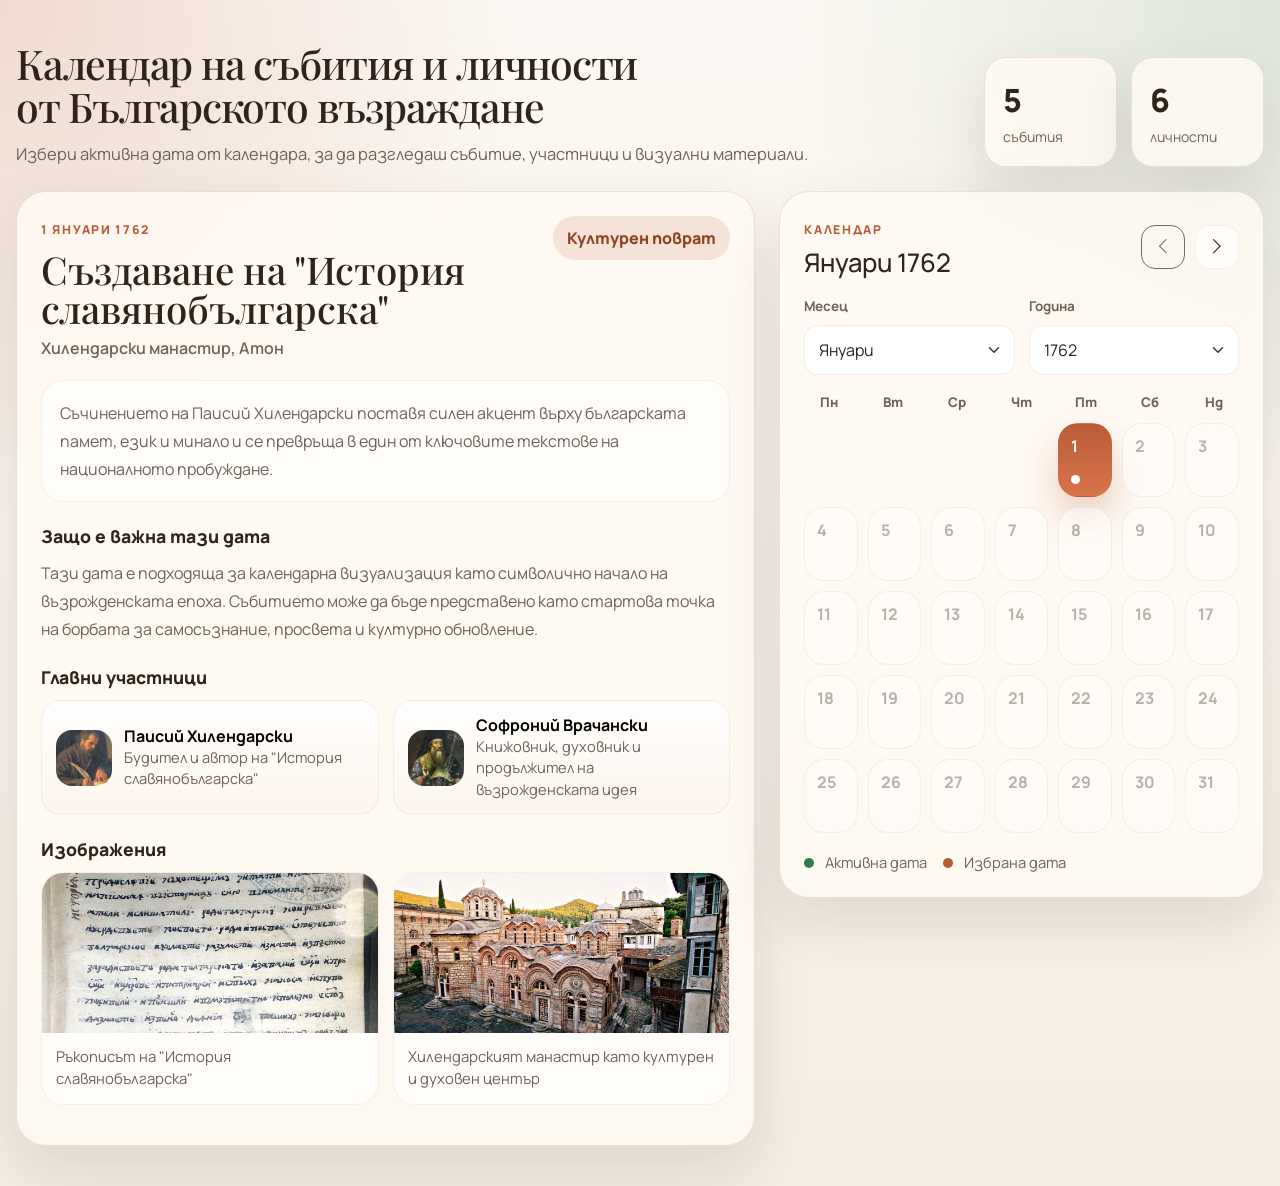
==== source/index.html @ dda9f5bf "Add initial calendar app files and assets" ====
<!DOCTYPE html>
<html lang="bg">
<head>
  <meta charset="UTF-8">
  <meta name="viewport" content="width=device-width, initial-scale=1.0">
  <title>Календар на Българското възраждане</title>
  <link rel="preconnect" href="https://fonts.googleapis.com">
  <link rel="preconnect" href="https://fonts.gstatic.com" crossorigin>
  <link href="https://fonts.googleapis.com/css2?family=Manrope:wght@400;500;600;700;800&family=Playfair+Display:wght@600;700&display=swap" rel="stylesheet">
  <link href="https://cdn.jsdelivr.net/npm/bootstrap@5.3.3/dist/css/bootstrap.min.css" rel="stylesheet" integrity="sha384-QWTKZyjpPEjISv5WaRU9OFeRpok6YctnYmDr5pNlyT2bRjXh0JMhjY6hW+ALEwIH" crossorigin="anonymous">
  <link rel="stylesheet" href="https://cdn.jsdelivr.net/npm/bootstrap-icons@1.11.3/font/bootstrap-icons.min.css">
  <link rel="stylesheet" href="style.css">
</head>
<body>
  <div class="page-shell">
    <header class="hero">
      <div class="hero__copy">
        <h1>Календар на събития и личности от Българското възраждане</h1>
        <p>
          Избери активна дата от календара, за да разгледаш събитие, участници и визуални материали.
        </p>
      </div>
      <div class="hero__meta">
        <div class="hero__stat">
          <span id="eventCount">0</span>
          <small>събития</small>
        </div>
        <div class="hero__stat">
          <span id="personCount">0</span>
          <small>личности</small>
        </div>
      </div>
    </header>

    <main class="content-grid">
      <section class="details-panel glass-card" aria-live="polite">
        <div id="eventDetails" class="event-details">
          <div class="empty-state">
            <span class="empty-state__label">Начална стъпка</span>
            <h2>Избери маркирана дата от календара</h2>
            <p>
              Тук ще се появи основна информация за събитието, неговото значение, главните участници
              и галерия със свързани изображения.
            </p>
          </div>
        </div>
      </section>

      <aside class="calendar-panel glass-card">
        <div class="calendar-header">
          <div>
            <span class="calendar-label">Календар</span>
            <h2 id="calendarTitle">Зареждане...</h2>
          </div>
          <div class="calendar-controls">
            <button id="prevMonthBtn" class="btn calendar-nav-btn" type="button" aria-label="Предишен месец">
              <i class="bi bi-chevron-left" aria-hidden="true"></i>
            </button>
            <button id="nextMonthBtn" class="btn calendar-nav-btn" type="button" aria-label="Следващ месец">
              <i class="bi bi-chevron-right" aria-hidden="true"></i>
            </button>
          </div>
        </div>

        <div class="selectors-row">
          <label class="selector-wrap">
            <span>Месец</span>
            <select id="monthSelect" class="form-select"></select>
          </label>
          <label class="selector-wrap">
            <span>Година</span>
            <select id="yearSelect" class="form-select"></select>
          </label>
        </div>

        <div class="calendar-weekdays" id="calendarWeekdays"></div>
        <div class="calendar-grid" id="calendarGrid"></div>

        <div class="calendar-legend">
          <div><span class="legend-dot legend-dot--active"></span> Активна дата</div>
          <div><span class="legend-dot legend-dot--selected"></span> Избрана дата</div>
        </div>
      </aside>
    </main>
  </div>

  <div class="modal fade" id="personModal" tabindex="-1" aria-labelledby="personModalTitle" aria-hidden="true">
    <div class="modal-dialog modal-lg modal-dialog-centered">
      <div class="modal-content person-modal-content">
        <div class="modal-header border-0">
          <h3 class="modal-title" id="personModalTitle">Информация за личност</h3>
          <button type="button" class="btn-close" data-bs-dismiss="modal" aria-label="Затвори"></button>
        </div>
        <div class="modal-body" id="personModalBody"></div>
      </div>
    </div>
  </div>

  <script src="https://cdn.jsdelivr.net/npm/bootstrap@5.3.3/dist/js/bootstrap.bundle.min.js" integrity="sha384-YvpcrYf0tY3lHB60NNkmXc5s9fDVZLESaAA55NDzOxhy9GkcIdslK1eN7N6jIeHz" crossorigin="anonymous"></script>
  <script src="script.js"></script>
</body>
</html>
---- source/style.css ----
:root {
  --bg: #f5efe6;
  --bg-soft: #fffaf3;
  --surface: rgba(255, 250, 243, 0.82);
  --surface-strong: #fffdfa;
  --stroke: rgba(106, 78, 60, 0.14);
  --text: #2f241c;
  --muted: #6f6258;
  --accent: #b85c38;
  --accent-dark: #8f4324;
  --accent-soft: rgba(184, 92, 56, 0.14);
  --success: #2f7d4b;
  --shadow: 0 24px 60px rgba(75, 52, 40, 0.12);
}

* {
  box-sizing: border-box;
}

body {
  margin: 0;
  min-height: 100vh;
  font-family: "Manrope", sans-serif;
  color: var(--text);
  background:
    radial-gradient(circle at top left, rgba(184, 92, 56, 0.18), transparent 30%),
    radial-gradient(circle at top right, rgba(47, 125, 75, 0.14), transparent 28%),
    linear-gradient(180deg, #fcf8f3 0%, #f4ede3 100%);
}

img {
  max-width: 100%;
  display: block;
}

.page-shell {
  width: min(1280px, calc(100% - 32px));
  margin: 0 auto;
  padding: 32px 0 40px;
}

.hero {
  display: flex;
  justify-content: space-between;
  gap: 24px;
  align-items: end;
  margin-bottom: 24px;
}

.hero__copy {
  flex: 1;
  min-width: 0;
}

.hero__copy h1 {
  margin: 10px 0 14px;
  max-width: none;
  font-family: "Playfair Display", serif;
  font-size: clamp(2rem, 3.2vw, 3.35rem);
  line-height: 1.05;
  letter-spacing: -0.03em;
  text-wrap: balance;
}

.hero__copy p {
  max-width: 920px;
  margin: 0;
  color: var(--muted);
  font-size: 1.03rem;
}

.hero__eyebrow,
.calendar-label,
.empty-state__label,
.details-date {
  display: inline-flex;
  align-items: center;
  gap: 8px;
  text-transform: uppercase;
  letter-spacing: 0.14em;
  font-size: 0.76rem;
  font-weight: 800;
  color: var(--accent);
}

.hero__meta {
  display: grid;
  grid-template-columns: repeat(2, minmax(120px, 1fr));
  gap: 14px;
  min-width: 280px;
  flex-shrink: 0;
}

.hero__stat,
.glass-card {
  border: 1px solid var(--stroke);
  background: var(--surface);
  backdrop-filter: blur(16px);
  box-shadow: var(--shadow);
}

.hero__stat {
  padding: 18px;
  border-radius: 22px;
}

.hero__stat span {
  display: block;
  font-size: 2rem;
  font-weight: 800;
}

.hero__stat small {
  color: var(--muted);
}

.content-grid {
  display: grid;
  grid-template-columns: minmax(0, 1.25fr) minmax(360px, 0.82fr);
  gap: 24px;
  align-items: start;
}

.glass-card {
  border-radius: 30px;
  padding: 24px;
}

.empty-state {
  padding: 24px 4px;
}

.empty-state h2 {
  margin: 14px 0 12px;
  font-size: clamp(1.8rem, 3vw, 2.6rem);
  font-family: "Playfair Display", serif;
}

.empty-state p {
  margin: 0;
  max-width: 58ch;
  color: var(--muted);
  line-height: 1.7;
}

.details-head {
  display: flex;
  justify-content: space-between;
  gap: 16px;
  align-items: start;
  margin-bottom: 18px;
}

.details-title {
  margin: 10px 0 8px;
  font-size: clamp(2rem, 3vw, 3rem);
  line-height: 1.02;
  font-family: "Playfair Display", serif;
}

.details-place {
  color: var(--muted);
  font-weight: 600;
}

.importance-chip {
  padding: 10px 14px;
  border-radius: 999px;
  background: var(--accent-soft);
  color: var(--accent-dark);
  font-weight: 800;
  white-space: nowrap;
}

.summary-card {
  padding: 18px;
  margin: 20px 0 24px;
  border-radius: 22px;
  background: var(--surface-strong);
  border: 1px solid rgba(106, 78, 60, 0.08);
}

.summary-card p,
.event-section p {
  margin: 0;
  color: var(--muted);
  line-height: 1.75;
}

.event-section + .event-section {
  margin-top: 24px;
}

.section-title {
  margin: 0 0 12px;
  font-size: 1.1rem;
  font-weight: 800;
}

.participants-grid {
  display: grid;
  grid-template-columns: repeat(auto-fit, minmax(220px, 1fr));
  gap: 14px;
}

.participant-card {
  display: grid;
  grid-template-columns: 56px 1fr;
  gap: 12px;
  align-items: center;
  width: 100%;
  padding: 14px;
  border: 1px solid rgba(106, 78, 60, 0.08);
  border-radius: 20px;
  background: linear-gradient(180deg, rgba(255,255,255,0.85) 0%, rgba(252,245,237,0.95) 100%);
  text-align: left;
  transition: transform 0.2s ease, border-color 0.2s ease, box-shadow 0.2s ease;
}

.participant-card:hover,
.participant-card:focus-visible {
  transform: translateY(-2px);
  border-color: rgba(184, 92, 56, 0.4);
  box-shadow: 0 18px 32px rgba(75, 52, 40, 0.08);
}

.participant-card > div {
  min-width: 0;
}

.participant-card img,
.gallery-card img,
.modal-portrait {
  object-fit: cover;
}

.participant-card img {
  width: 56px;
  height: 56px;
  border-radius: 16px;
}

.participant-card strong {
  display: block;
  line-height: 1.3;
}

.participant-card span {
  display: block;
  color: var(--muted);
  font-size: 0.92rem;
  line-height: 1.45;
  overflow-wrap: anywhere;
  word-break: break-word;
}

.gallery-grid {
  display: grid;
  grid-template-columns: repeat(auto-fit, minmax(180px, 1fr));
  gap: 14px;
}

.gallery-card {
  overflow: hidden;
  border-radius: 22px;
  background: var(--surface-strong);
  border: 1px solid rgba(106, 78, 60, 0.08);
}

.gallery-card img {
  width: 100%;
  height: 160px;
}

.gallery-card figcaption {
  padding: 12px 14px 14px;
  color: var(--muted);
  font-size: 0.93rem;
}

.calendar-panel {
  position: sticky;
  top: 18px;
}

.calendar-header,
.selectors-row,
.calendar-weekdays {
  display: grid;
  gap: 14px;
}

.calendar-header {
  grid-template-columns: 1fr auto;
  align-items: center;
  margin-bottom: 18px;
}

.calendar-header h2 {
  margin: 8px 0 0;
  font-size: 1.6rem;
}

.calendar-controls {
  display: flex;
  gap: 10px;
}

.calendar-nav-btn {
  width: 44px;
  height: 44px;
  display: inline-flex;
  align-items: center;
  justify-content: center;
  border-radius: 14px;
  background: var(--surface-strong);
  border: 1px solid rgba(106, 78, 60, 0.08);
  font-size: 1.1rem;
  color: var(--text);
}

.calendar-nav-btn i {
  line-height: 1;
}

.selectors-row {
  grid-template-columns: repeat(2, 1fr);
  margin-bottom: 18px;
}

.selector-wrap span {
  display: block;
  margin-bottom: 8px;
  font-size: 0.84rem;
  font-weight: 700;
  color: var(--muted);
}

.form-select {
  border-radius: 14px;
  border-color: rgba(106, 78, 60, 0.1);
  padding: 12px 14px;
}

.calendar-weekdays,
.calendar-grid {
  grid-template-columns: repeat(7, 1fr);
}

.calendar-weekdays {
  margin-bottom: 10px;
}

.calendar-weekday {
  text-align: center;
  font-size: 0.83rem;
  font-weight: 800;
  color: var(--muted);
}

.calendar-grid {
  display: grid;
  gap: 10px;
}

.calendar-day,
.calendar-day--placeholder {
  min-height: 74px;
  border-radius: 20px;
}

.calendar-day {
  position: relative;
  border: 1px solid rgba(106, 78, 60, 0.08);
  background: rgba(255, 255, 255, 0.78);
  color: var(--text);
  font-weight: 700;
  transition: transform 0.2s ease, border-color 0.2s ease, box-shadow 0.2s ease;
}

.calendar-day:hover:not(:disabled),
.calendar-day:focus-visible:not(:disabled) {
  transform: translateY(-2px);
  border-color: rgba(184, 92, 56, 0.36);
  box-shadow: 0 14px 30px rgba(75, 52, 40, 0.08);
}

.calendar-day:disabled {
  color: rgba(47, 36, 28, 0.35);
  background: rgba(255, 255, 255, 0.45);
}

.calendar-day--active {
  background: linear-gradient(180deg, rgba(184, 92, 56, 0.14) 0%, rgba(255,255,255,0.9) 100%);
}

.calendar-day--selected {
  border-color: transparent;
  background: linear-gradient(180deg, var(--accent) 0%, #d9744c 100%);
  color: white;
  box-shadow: 0 20px 36px rgba(184, 92, 56, 0.28);
}

.calendar-day__number {
  position: absolute;
  top: 10px;
  left: 12px;
}

.calendar-day__dot {
  position: absolute;
  bottom: 12px;
  left: 12px;
  width: 9px;
  height: 9px;
  border-radius: 50%;
  background: var(--success);
}

.calendar-day--selected .calendar-day__dot {
  background: white;
}

.calendar-legend {
  display: flex;
  gap: 16px;
  flex-wrap: wrap;
  margin-top: 18px;
  color: var(--muted);
  font-size: 0.92rem;
}

.legend-dot {
  display: inline-block;
  width: 10px;
  height: 10px;
  margin-right: 8px;
  border-radius: 50%;
}

.legend-dot--active {
  background: var(--success);
}

.legend-dot--selected {
  background: var(--accent);
}

.person-modal-content {
  border: none;
  border-radius: 30px;
  background: linear-gradient(180deg, #fffdf9 0%, #f7efe5 100%);
}

.person-modal-layout {
  display: grid;
  grid-template-columns: 1.2fr 220px;
  gap: 22px;
  align-items: start;
}

.person-modal-layout h4 {
  margin: 0 0 8px;
  font-size: 2rem;
  font-family: "Playfair Display", serif;
}

.person-meta {
  display: flex;
  flex-wrap: wrap;
  gap: 10px;
  margin-bottom: 14px;
}

.person-meta span {
  padding: 9px 12px;
  border-radius: 999px;
  background: rgba(184, 92, 56, 0.12);
  color: var(--accent-dark);
  font-size: 0.9rem;
  font-weight: 700;
}

.modal-portrait {
  width: 100%;
  border-radius: 26px;
  aspect-ratio: 4 / 5;
  background: #eadfd3;
}

@media (max-width: 991px) {
  .hero,
  .content-grid,
  .person-modal-layout {
    grid-template-columns: 1fr;
    display: grid;
  }

  .hero__meta {
    min-width: 0;
  }

  .hero__copy h1 {
    font-size: clamp(1.9rem, 6vw, 2.8rem);
    text-wrap: pretty;
  }

  .calendar-panel {
    position: static;
  }
}

@media (max-width: 640px) {
  .page-shell {
    width: min(100% - 20px, 100%);
    padding-top: 20px;
  }

  .glass-card {
    border-radius: 24px;
    padding: 18px;
  }

  .selectors-row {
    grid-template-columns: 1fr;
  }

  .calendar-day,
  .calendar-day--placeholder {
    min-height: 60px;
    border-radius: 16px;
  }

  .details-head {
    flex-direction: column;
  }
}
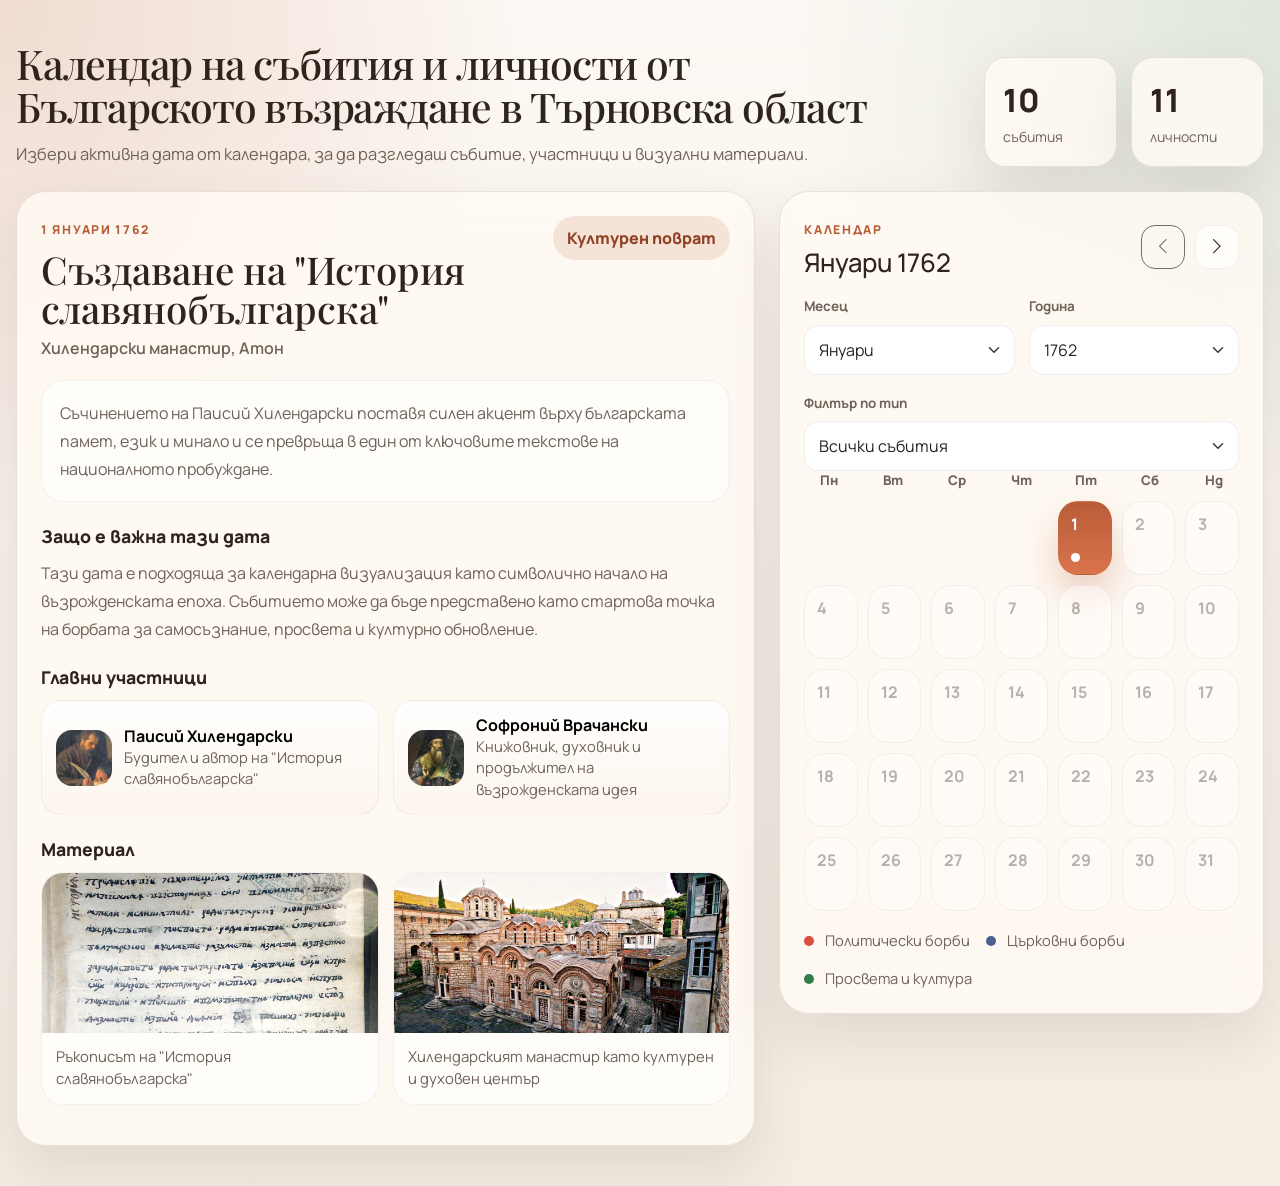
==== commit f7c3eafe: "Updated events and people jsons. Filter by event types" ====
--- a/source/index.html
+++ b/source/index.html
@@ -3,7 +3,7 @@
 <head>
   <meta charset="UTF-8">
   <meta name="viewport" content="width=device-width, initial-scale=1.0">
-  <title>Календар на Българското възраждане</title>
+  <title>Календар на Българското възраждане - Търновска област</title>
   <link rel="preconnect" href="https://fonts.googleapis.com">
   <link rel="preconnect" href="https://fonts.gstatic.com" crossorigin>
   <link href="https://fonts.googleapis.com/css2?family=Manrope:wght@400;500;600;700;800&family=Playfair+Display:wght@600;700&display=swap" rel="stylesheet">
@@ -15,7 +15,7 @@
   <div class="page-shell">
     <header class="hero">
       <div class="hero__copy">
-        <h1>Календар на събития и личности от Българското възраждане</h1>
+        <h1>Календар на събития и личности от Българското възраждане в Търновска област</h1>
         <p>
           Избери активна дата от календара, за да разгледаш събитие, участници и визуални материали.
         </p>
@@ -73,12 +73,23 @@
           </label>
         </div>
 
+        <label class="selector-wrap">
+          <span>Филтър по тип</span>
+          <select id="eventTypeFilter" class="form-select">
+            <option value="">Всички събития</option>
+            <option value="political">Политически борби</option>
+            <option value="church">Църковни борби</option>
+            <option value="enlightenment">Просвета и култура</option>
+          </select>
+        </label>
+
         <div class="calendar-weekdays" id="calendarWeekdays"></div>
         <div class="calendar-grid" id="calendarGrid"></div>
 
         <div class="calendar-legend">
-          <div><span class="legend-dot legend-dot--active"></span> Активна дата</div>
-          <div><span class="legend-dot legend-dot--selected"></span> Избрана дата</div>
+          <div><span class="legend-dot legend-dot--political"></span> Политически борби</div>
+          <div><span class="legend-dot legend-dot--church"></span> Църковни борби</div>
+          <div><span class="legend-dot legend-dot--enlightenment"></span> Просвета и култура</div>
         </div>
       </aside>
     </main>
--- a/source/style.css
+++ b/source/style.css
@@ -11,6 +11,9 @@
   --accent-soft: rgba(184, 92, 56, 0.14);
   --success: #2f7d4b;
   --shadow: 0 24px 60px rgba(75, 52, 40, 0.12);
+  --event-political: #d84e3f;
+  --event-church: #4a5f8f;
+  --event-enlightenment: #2f7d4b;
 }
 
 * {
@@ -328,6 +331,10 @@
   margin-bottom: 18px;
 }
 
+.selector-wrap {
+  display: block;
+}
+
 .selector-wrap span {
   display: block;
   margin-bottom: 8px;
@@ -417,6 +424,18 @@
   background: var(--success);
 }
 
+.calendar-day--type-political .calendar-day__dot {
+  background: var(--event-political);
+}
+
+.calendar-day--type-church .calendar-day__dot {
+  background: var(--event-church);
+}
+
+.calendar-day--type-enlightenment .calendar-day__dot {
+  background: var(--event-enlightenment);
+}
+
 .calendar-day--selected .calendar-day__dot {
   background: white;
 }
@@ -444,6 +463,18 @@
 
 .legend-dot--selected {
   background: var(--accent);
+}
+
+.legend-dot--political {
+  background: var(--event-political);
+}
+
+.legend-dot--church {
+  background: var(--event-church);
+}
+
+.legend-dot--enlightenment {
+  background: var(--event-enlightenment);
 }
 
 .person-modal-content {
@@ -481,6 +512,18 @@
   font-weight: 700;
 }
 
+.person-quote {
+  margin: 16px 0 0;
+  padding: 12px 14px;
+  border-left: 3px solid var(--accent);
+  background: rgba(184, 92, 56, 0.08);
+  border-radius: 4px;
+  color: var(--muted);
+  font-size: 0.95rem;
+  line-height: 1.6;
+  font-style: italic;
+}
+
 .modal-portrait {
   width: 100%;
   border-radius: 26px;
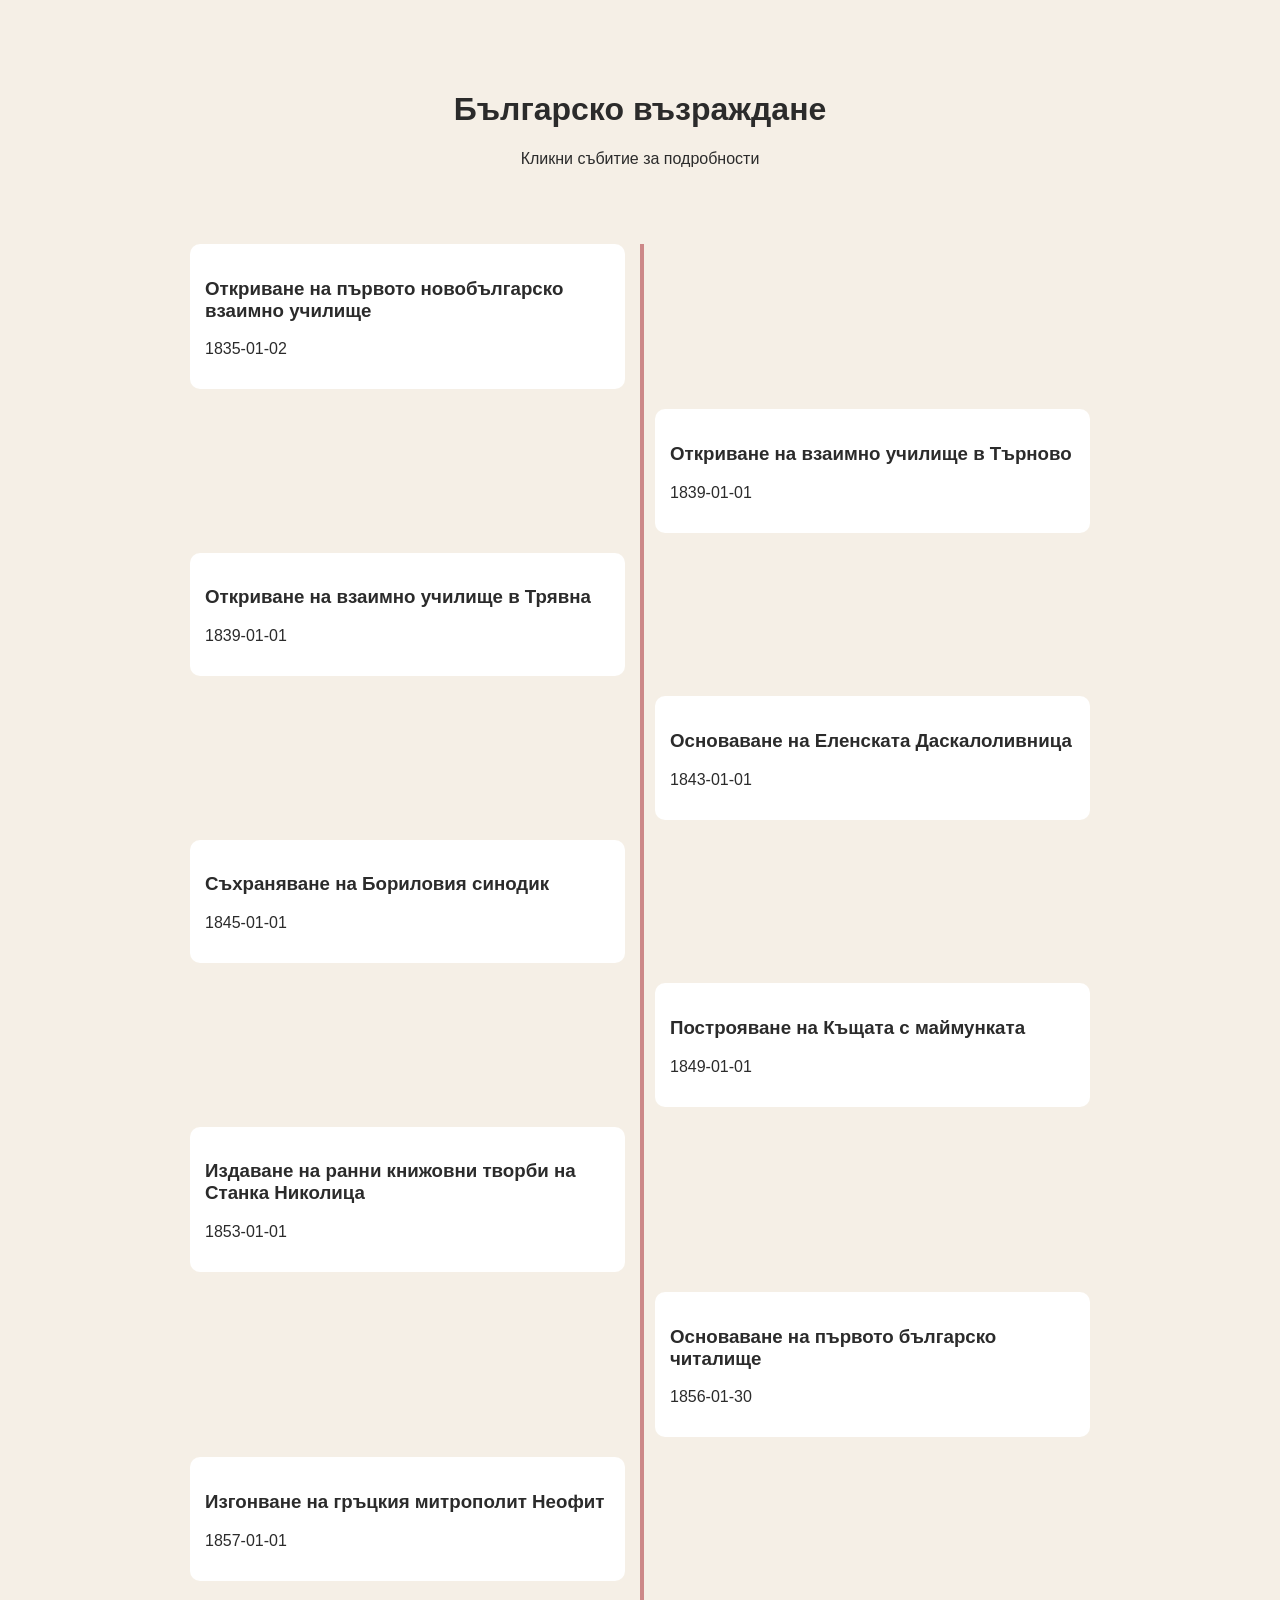
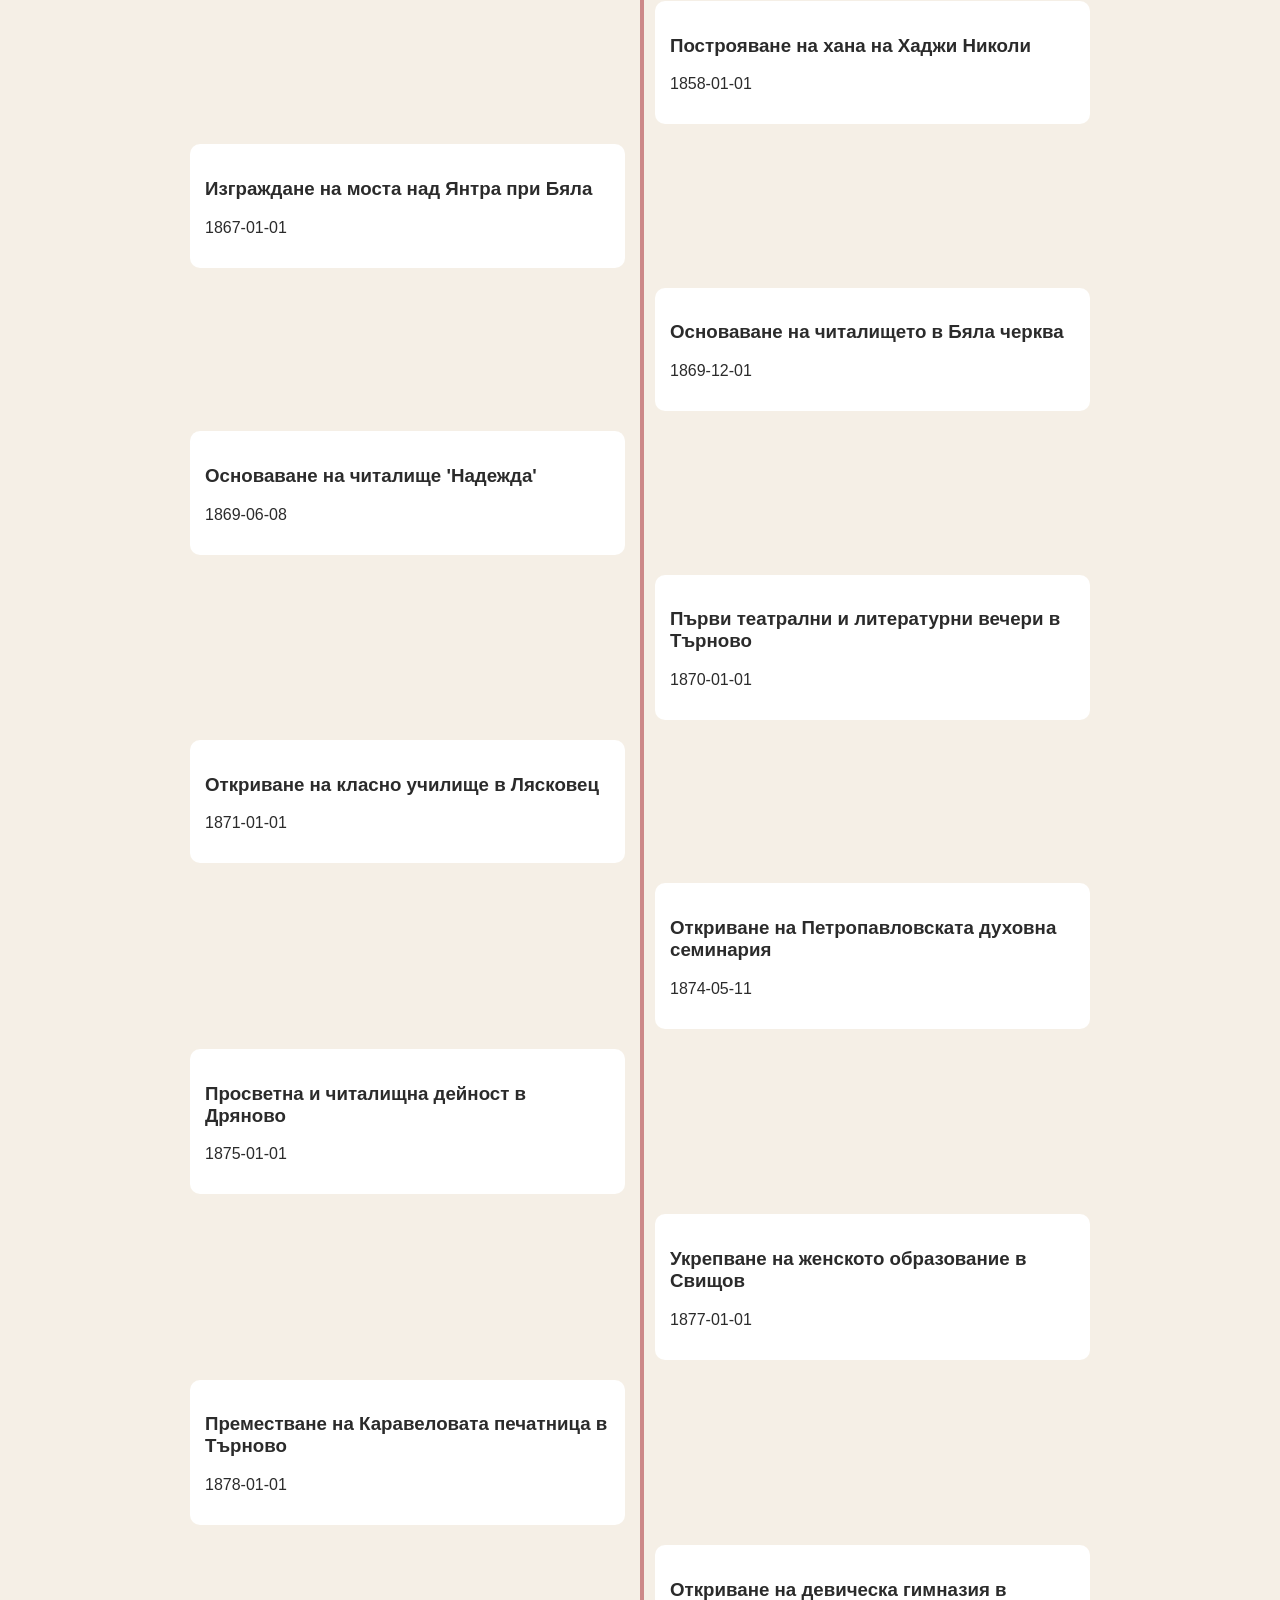
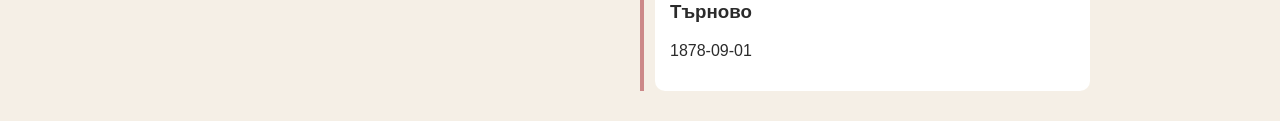
==== commit f23158ac: "Changed the main layout of the calendar" ====
--- a/source/index.html
+++ b/source/index.html
@@ -1,113 +1,21 @@
 <!DOCTYPE html>
 <html lang="bg">
 <head>
-  <meta charset="UTF-8">
-  <meta name="viewport" content="width=device-width, initial-scale=1.0">
-  <title>Календар на Българското възраждане - Търновска област</title>
-  <link rel="preconnect" href="https://fonts.googleapis.com">
-  <link rel="preconnect" href="https://fonts.gstatic.com" crossorigin>
-  <link href="https://fonts.googleapis.com/css2?family=Manrope:wght@400;500;600;700;800&family=Playfair+Display:wght@600;700&display=swap" rel="stylesheet">
-  <link href="https://cdn.jsdelivr.net/npm/bootstrap@5.3.3/dist/css/bootstrap.min.css" rel="stylesheet" integrity="sha384-QWTKZyjpPEjISv5WaRU9OFeRpok6YctnYmDr5pNlyT2bRjXh0JMhjY6hW+ALEwIH" crossorigin="anonymous">
-  <link rel="stylesheet" href="https://cdn.jsdelivr.net/npm/bootstrap-icons@1.11.3/font/bootstrap-icons.min.css">
-  <link rel="stylesheet" href="style.css">
+<meta charset="UTF-8">
+<title>Исторически календар</title>
+
+<link rel="stylesheet" href="style.css">
 </head>
+
 <body>
-  <div class="page-shell">
-    <header class="hero">
-      <div class="hero__copy">
-        <h1>Календар на събития и личности от Българското възраждане в Търновска област</h1>
-        <p>
-          Избери активна дата от календара, за да разгледаш събитие, участници и визуални материали.
-        </p>
-      </div>
-      <div class="hero__meta">
-        <div class="hero__stat">
-          <span id="eventCount">0</span>
-          <small>събития</small>
-        </div>
-        <div class="hero__stat">
-          <span id="personCount">0</span>
-          <small>личности</small>
-        </div>
-      </div>
-    </header>
 
-    <main class="content-grid">
-      <section class="details-panel glass-card" aria-live="polite">
-        <div id="eventDetails" class="event-details">
-          <div class="empty-state">
-            <span class="empty-state__label">Начална стъпка</span>
-            <h2>Избери маркирана дата от календара</h2>
-            <p>
-              Тук ще се появи основна информация за събитието, неговото значение, главните участници
-              и галерия със свързани изображения.
-            </p>
-          </div>
-        </div>
-      </section>
+<header class="hero">
+  <h1>Българско възраждане</h1>
+  <p>Кликни събитие за подробности</p>
+</header>
 
-      <aside class="calendar-panel glass-card">
-        <div class="calendar-header">
-          <div>
-            <span class="calendar-label">Календар</span>
-            <h2 id="calendarTitle">Зареждане...</h2>
-          </div>
-          <div class="calendar-controls">
-            <button id="prevMonthBtn" class="btn calendar-nav-btn" type="button" aria-label="Предишен месец">
-              <i class="bi bi-chevron-left" aria-hidden="true"></i>
-            </button>
-            <button id="nextMonthBtn" class="btn calendar-nav-btn" type="button" aria-label="Следващ месец">
-              <i class="bi bi-chevron-right" aria-hidden="true"></i>
-            </button>
-          </div>
-        </div>
+<main class="timeline" id="timeline"></main>
 
-        <div class="selectors-row">
-          <label class="selector-wrap">
-            <span>Месец</span>
-            <select id="monthSelect" class="form-select"></select>
-          </label>
-          <label class="selector-wrap">
-            <span>Година</span>
-            <select id="yearSelect" class="form-select"></select>
-          </label>
-        </div>
-
-        <label class="selector-wrap">
-          <span>Филтър по тип</span>
-          <select id="eventTypeFilter" class="form-select">
-            <option value="">Всички събития</option>
-            <option value="political">Политически борби</option>
-            <option value="church">Църковни борби</option>
-            <option value="enlightenment">Просвета и култура</option>
-          </select>
-        </label>
-
-        <div class="calendar-weekdays" id="calendarWeekdays"></div>
-        <div class="calendar-grid" id="calendarGrid"></div>
-
-        <div class="calendar-legend">
-          <div><span class="legend-dot legend-dot--political"></span> Политически борби</div>
-          <div><span class="legend-dot legend-dot--church"></span> Църковни борби</div>
-          <div><span class="legend-dot legend-dot--enlightenment"></span> Просвета и култура</div>
-        </div>
-      </aside>
-    </main>
-  </div>
-
-  <div class="modal fade" id="personModal" tabindex="-1" aria-labelledby="personModalTitle" aria-hidden="true">
-    <div class="modal-dialog modal-lg modal-dialog-centered">
-      <div class="modal-content person-modal-content">
-        <div class="modal-header border-0">
-          <h3 class="modal-title" id="personModalTitle">Информация за личност</h3>
-          <button type="button" class="btn-close" data-bs-dismiss="modal" aria-label="Затвори"></button>
-        </div>
-        <div class="modal-body" id="personModalBody"></div>
-      </div>
-    </div>
-  </div>
-
-  <script src="https://cdn.jsdelivr.net/npm/bootstrap@5.3.3/dist/js/bootstrap.bundle.min.js" integrity="sha384-YvpcrYf0tY3lHB60NNkmXc5s9fDVZLESaAA55NDzOxhy9GkcIdslK1eN7N6jIeHz" crossorigin="anonymous"></script>
-  <script src="script.js"></script>
+<script src="script.js"></script>
 </body>
-</html>
+</html>
--- a/source/style.css
+++ b/source/style.css
@@ -1,580 +1,101 @@
-:root {
-  --bg: #f5efe6;
-  --bg-soft: #fffaf3;
-  --surface: rgba(255, 250, 243, 0.82);
-  --surface-strong: #fffdfa;
-  --stroke: rgba(106, 78, 60, 0.14);
-  --text: #2f241c;
-  --muted: #6f6258;
-  --accent: #b85c38;
-  --accent-dark: #8f4324;
-  --accent-soft: rgba(184, 92, 56, 0.14);
-  --success: #2f7d4b;
-  --shadow: 0 24px 60px rgba(75, 52, 40, 0.12);
-  --event-political: #d84e3f;
-  --event-church: #4a5f8f;
-  --event-enlightenment: #2f7d4b;
+body {
+  margin: 30px;
+  font-family: Arial, sans-serif;
+  background: #f5efe6;
+  color: #2b2b2b;
 }
 
-* {
-  box-sizing: border-box;
+/* HERO / MAIN PAGE */
+.hero {
+  text-align: center;
+  padding: 40px;
 }
 
-body {
-  margin: 0;
-  min-height: 100vh;
-  font-family: "Manrope", sans-serif;
-  color: var(--text);
-  background:
-    radial-gradient(circle at top left, rgba(184, 92, 56, 0.18), transparent 30%),
-    radial-gradient(circle at top right, rgba(47, 125, 75, 0.14), transparent 28%),
-    linear-gradient(180deg, #fcf8f3 0%, #f4ede3 100%);
+/* TIMELINE */
+.timeline {
+  position: relative;
+  width: 900px;
+  margin: auto;
 }
 
-img {
-  max-width: 100%;
-  display: block;
+.timeline::before {
+  content: "";
+  position: absolute;
+  left: 50%;
+  width: 4px;
+  height: 100%;
+  background: #c88;
 }
 
-.page-shell {
-  width: min(1280px, calc(100% - 32px));
-  margin: 0 auto;
-  padding: 32px 0 40px;
+.event {
+  width: 45%;
+  padding: 15px;
+  background: white;
+  margin: 20px 0;
+  cursor: pointer;
+  border-radius: 10px;
 }
 
-.hero {
+.event.left { margin-right: auto; }
+.event.right { margin-left: auto; }
+
+/* EVENT PAGE */
+.event-layout {
   display: flex;
-  justify-content: space-between;
-  gap: 24px;
-  align-items: end;
-  margin-bottom: 24px;
+  gap: 20px;
+  padding: 20px;
 }
 
-.hero__copy {
-  flex: 1;
-  min-width: 0;
+.event-left,
+.event-right {
+  background: white;
+  padding: 20px;
+  border-radius: 10px;
 }
 
-.hero__copy h1 {
-  margin: 10px 0 14px;
-  max-width: none;
-  font-family: "Playfair Display", serif;
-  font-size: clamp(2rem, 3.2vw, 3.35rem);
-  line-height: 1.05;
-  letter-spacing: -0.03em;
-  text-wrap: balance;
+.event-left {
+  flex: 2;
 }
 
-.hero__copy p {
-  max-width: 920px;
-  margin: 0;
-  color: var(--muted);
-  font-size: 1.03rem;
+.event-right {
+  flex: 1;
+  position: sticky;
+  top: 20px;
 }
 
-.hero__eyebrow,
-.calendar-label,
-.empty-state__label,
-.details-date {
-  display: inline-flex;
-  align-items: center;
-  gap: 8px;
-  text-transform: uppercase;
-  letter-spacing: 0.14em;
-  font-size: 0.76rem;
-  font-weight: 800;
-  color: var(--accent);
-}
-
-.hero__meta {
+/* calendar */
+#calendar {
   display: grid;
-  grid-template-columns: repeat(2, minmax(120px, 1fr));
-  gap: 14px;
-  min-width: 280px;
-  flex-shrink: 0;
-}
-
-.hero__stat,
-.glass-card {
-  border: 1px solid var(--stroke);
-  background: var(--surface);
-  backdrop-filter: blur(16px);
-  box-shadow: var(--shadow);
-}
-
-.hero__stat {
-  padding: 18px;
-  border-radius: 22px;
-}
-
-.hero__stat span {
-  display: block;
-  font-size: 2rem;
-  font-weight: 800;
-}
-
-.hero__stat small {
-  color: var(--muted);
-}
-
-.content-grid {
-  display: grid;
-  grid-template-columns: minmax(0, 1.25fr) minmax(360px, 0.82fr);
-  gap: 24px;
-  align-items: start;
-}
-
-.glass-card {
-  border-radius: 30px;
-  padding: 24px;
-}
-
-.empty-state {
-  padding: 24px 4px;
-}
-
-.empty-state h2 {
-  margin: 14px 0 12px;
-  font-size: clamp(1.8rem, 3vw, 2.6rem);
-  font-family: "Playfair Display", serif;
-}
-
-.empty-state p {
-  margin: 0;
-  max-width: 58ch;
-  color: var(--muted);
-  line-height: 1.7;
-}
-
-.details-head {
-  display: flex;
-  justify-content: space-between;
-  gap: 16px;
-  align-items: start;
-  margin-bottom: 18px;
-}
-
-.details-title {
-  margin: 10px 0 8px;
-  font-size: clamp(2rem, 3vw, 3rem);
-  line-height: 1.02;
-  font-family: "Playfair Display", serif;
-}
-
-.details-place {
-  color: var(--muted);
-  font-weight: 600;
-}
-
-.importance-chip {
-  padding: 10px 14px;
-  border-radius: 999px;
-  background: var(--accent-soft);
-  color: var(--accent-dark);
-  font-weight: 800;
-  white-space: nowrap;
-}
-
-.summary-card {
-  padding: 18px;
-  margin: 20px 0 24px;
-  border-radius: 22px;
-  background: var(--surface-strong);
-  border: 1px solid rgba(106, 78, 60, 0.08);
-}
-
-.summary-card p,
-.event-section p {
-  margin: 0;
-  color: var(--muted);
-  line-height: 1.75;
-}
-
-.event-section + .event-section {
-  margin-top: 24px;
-}
-
-.section-title {
-  margin: 0 0 12px;
-  font-size: 1.1rem;
-  font-weight: 800;
-}
-
-.participants-grid {
-  display: grid;
-  grid-template-columns: repeat(auto-fit, minmax(220px, 1fr));
-  gap: 14px;
-}
-
-.participant-card {
-  display: grid;
-  grid-template-columns: 56px 1fr;
-  gap: 12px;
-  align-items: center;
-  width: 100%;
-  padding: 14px;
-  border: 1px solid rgba(106, 78, 60, 0.08);
-  border-radius: 20px;
-  background: linear-gradient(180deg, rgba(255,255,255,0.85) 0%, rgba(252,245,237,0.95) 100%);
-  text-align: left;
-  transition: transform 0.2s ease, border-color 0.2s ease, box-shadow 0.2s ease;
-}
-
-.participant-card:hover,
-.participant-card:focus-visible {
-  transform: translateY(-2px);
-  border-color: rgba(184, 92, 56, 0.4);
-  box-shadow: 0 18px 32px rgba(75, 52, 40, 0.08);
-}
-
-.participant-card > div {
-  min-width: 0;
-}
-
-.participant-card img,
-.gallery-card img,
-.modal-portrait {
-  object-fit: cover;
-}
-
-.participant-card img {
-  width: 56px;
-  height: 56px;
-  border-radius: 16px;
-}
-
-.participant-card strong {
-  display: block;
-  line-height: 1.3;
-}
-
-.participant-card span {
-  display: block;
-  color: var(--muted);
-  font-size: 0.92rem;
-  line-height: 1.45;
-  overflow-wrap: anywhere;
-  word-break: break-word;
-}
-
-.gallery-grid {
-  display: grid;
-  grid-template-columns: repeat(auto-fit, minmax(180px, 1fr));
-  gap: 14px;
-}
-
-.gallery-card {
-  overflow: hidden;
-  border-radius: 22px;
-  background: var(--surface-strong);
-  border: 1px solid rgba(106, 78, 60, 0.08);
-}
-
-.gallery-card img {
-  width: 100%;
-  height: 160px;
-}
-
-.gallery-card figcaption {
-  padding: 12px 14px 14px;
-  color: var(--muted);
-  font-size: 0.93rem;
-}
-
-.calendar-panel {
-  position: sticky;
-  top: 18px;
-}
-
-.calendar-header,
-.selectors-row,
-.calendar-weekdays {
-  display: grid;
-  gap: 14px;
-}
-
-.calendar-header {
-  grid-template-columns: 1fr auto;
-  align-items: center;
-  margin-bottom: 18px;
-}
-
-.calendar-header h2 {
-  margin: 8px 0 0;
-  font-size: 1.6rem;
-}
-
-.calendar-controls {
-  display: flex;
-  gap: 10px;
-}
-
-.calendar-nav-btn {
-  width: 44px;
-  height: 44px;
-  display: inline-flex;
-  align-items: center;
-  justify-content: center;
-  border-radius: 14px;
-  background: var(--surface-strong);
-  border: 1px solid rgba(106, 78, 60, 0.08);
-  font-size: 1.1rem;
-  color: var(--text);
-}
-
-.calendar-nav-btn i {
-  line-height: 1;
-}
-
-.selectors-row {
-  grid-template-columns: repeat(2, 1fr);
-  margin-bottom: 18px;
-}
-
-.selector-wrap {
-  display: block;
-}
-
-.selector-wrap span {
-  display: block;
-  margin-bottom: 8px;
-  font-size: 0.84rem;
-  font-weight: 700;
-  color: var(--muted);
-}
-
-.form-select {
-  border-radius: 14px;
-  border-color: rgba(106, 78, 60, 0.1);
-  padding: 12px 14px;
-}
-
-.calendar-weekdays,
-.calendar-grid {
   grid-template-columns: repeat(7, 1fr);
-}
-
-.calendar-weekdays {
-  margin-bottom: 10px;
-}
-
-.calendar-weekday {
-  text-align: center;
-  font-size: 0.83rem;
-  font-weight: 800;
-  color: var(--muted);
-}
-
-.calendar-grid {
-  display: grid;
-  gap: 10px;
-}
-
-.calendar-day,
-.calendar-day--placeholder {
-  min-height: 74px;
-  border-radius: 20px;
+  gap: 6px;
+  margin-top: 10px;
 }
 
 .calendar-day {
-  position: relative;
-  border: 1px solid rgba(106, 78, 60, 0.08);
-  background: rgba(255, 255, 255, 0.78);
-  color: var(--text);
-  font-weight: 700;
-  transition: transform 0.2s ease, border-color 0.2s ease, box-shadow 0.2s ease;
+  padding: 8px;
+  text-align: center;
+  border-radius: 8px;
+  background: #f3f3f3;
 }
 
-.calendar-day:hover:not(:disabled),
-.calendar-day:focus-visible:not(:disabled) {
-  transform: translateY(-2px);
-  border-color: rgba(184, 92, 56, 0.36);
-  box-shadow: 0 14px 30px rgba(75, 52, 40, 0.08);
+.calendar-day.active {
+  background: #c88;
+  color: white;
 }
 
-.calendar-day:disabled {
-  color: rgba(47, 36, 28, 0.35);
-  background: rgba(255, 255, 255, 0.45);
+/* gallery */
+#gallery img {
+  width: 100%;
+  max-width: 300px;
+  margin: 5px;
+  border-radius: 8px;
 }
 
-.calendar-day--active {
-  background: linear-gradient(180deg, rgba(184, 92, 56, 0.14) 0%, rgba(255,255,255,0.9) 100%);
+/* participants */
+#people li {
+  margin: 5px 0;
 }
 
-.calendar-day--selected {
-  border-color: transparent;
-  background: linear-gradient(180deg, var(--accent) 0%, #d9744c 100%);
-  color: white;
-  box-shadow: 0 20px 36px rgba(184, 92, 56, 0.28);
-}
-
-.calendar-day__number {
-  position: absolute;
-  top: 10px;
-  left: 12px;
-}
-
-.calendar-day__dot {
-  position: absolute;
-  bottom: 12px;
-  left: 12px;
-  width: 9px;
-  height: 9px;
-  border-radius: 50%;
-  background: var(--success);
-}
-
-.calendar-day--type-political .calendar-day__dot {
-  background: var(--event-political);
-}
-
-.calendar-day--type-church .calendar-day__dot {
-  background: var(--event-church);
-}
-
-.calendar-day--type-enlightenment .calendar-day__dot {
-  background: var(--event-enlightenment);
-}
-
-.calendar-day--selected .calendar-day__dot {
-  background: white;
-}
-
-.calendar-legend {
+.layout {
   display: flex;
-  gap: 16px;
-  flex-wrap: wrap;
-  margin-top: 18px;
-  color: var(--muted);
-  font-size: 0.92rem;
-}
-
-.legend-dot {
-  display: inline-block;
-  width: 10px;
-  height: 10px;
-  margin-right: 8px;
-  border-radius: 50%;
-}
-
-.legend-dot--active {
-  background: var(--success);
-}
-
-.legend-dot--selected {
-  background: var(--accent);
-}
-
-.legend-dot--political {
-  background: var(--event-political);
-}
-
-.legend-dot--church {
-  background: var(--event-church);
-}
-
-.legend-dot--enlightenment {
-  background: var(--event-enlightenment);
-}
-
-.person-modal-content {
-  border: none;
-  border-radius: 30px;
-  background: linear-gradient(180deg, #fffdf9 0%, #f7efe5 100%);
-}
-
-.person-modal-layout {
-  display: grid;
-  grid-template-columns: 1.2fr 220px;
-  gap: 22px;
-  align-items: start;
-}
-
-.person-modal-layout h4 {
-  margin: 0 0 8px;
-  font-size: 2rem;
-  font-family: "Playfair Display", serif;
-}
-
-.person-meta {
-  display: flex;
-  flex-wrap: wrap;
-  gap: 10px;
-  margin-bottom: 14px;
-}
-
-.person-meta span {
-  padding: 9px 12px;
-  border-radius: 999px;
-  background: rgba(184, 92, 56, 0.12);
-  color: var(--accent-dark);
-  font-size: 0.9rem;
-  font-weight: 700;
-}
-
-.person-quote {
-  margin: 16px 0 0;
-  padding: 12px 14px;
-  border-left: 3px solid var(--accent);
-  background: rgba(184, 92, 56, 0.08);
-  border-radius: 4px;
-  color: var(--muted);
-  font-size: 0.95rem;
-  line-height: 1.6;
-  font-style: italic;
-}
-
-.modal-portrait {
-  width: 100%;
-  border-radius: 26px;
-  aspect-ratio: 4 / 5;
-  background: #eadfd3;
-}
-
-@media (max-width: 991px) {
-  .hero,
-  .content-grid,
-  .person-modal-layout {
-    grid-template-columns: 1fr;
-    display: grid;
-  }
-
-  .hero__meta {
-    min-width: 0;
-  }
-
-  .hero__copy h1 {
-    font-size: clamp(1.9rem, 6vw, 2.8rem);
-    text-wrap: pretty;
-  }
-
-  .calendar-panel {
-    position: static;
-  }
-}
-
-@media (max-width: 640px) {
-  .page-shell {
-    width: min(100% - 20px, 100%);
-    padding-top: 20px;
-  }
-
-  .glass-card {
-    border-radius: 24px;
-    padding: 18px;
-  }
-
-  .selectors-row {
-    grid-template-columns: 1fr;
-  }
-
-  .calendar-day,
-  .calendar-day--placeholder {
-    min-height: 60px;
-    border-radius: 16px;
-  }
-
-  .details-head {
-    flex-direction: column;
-  }
-}
+}
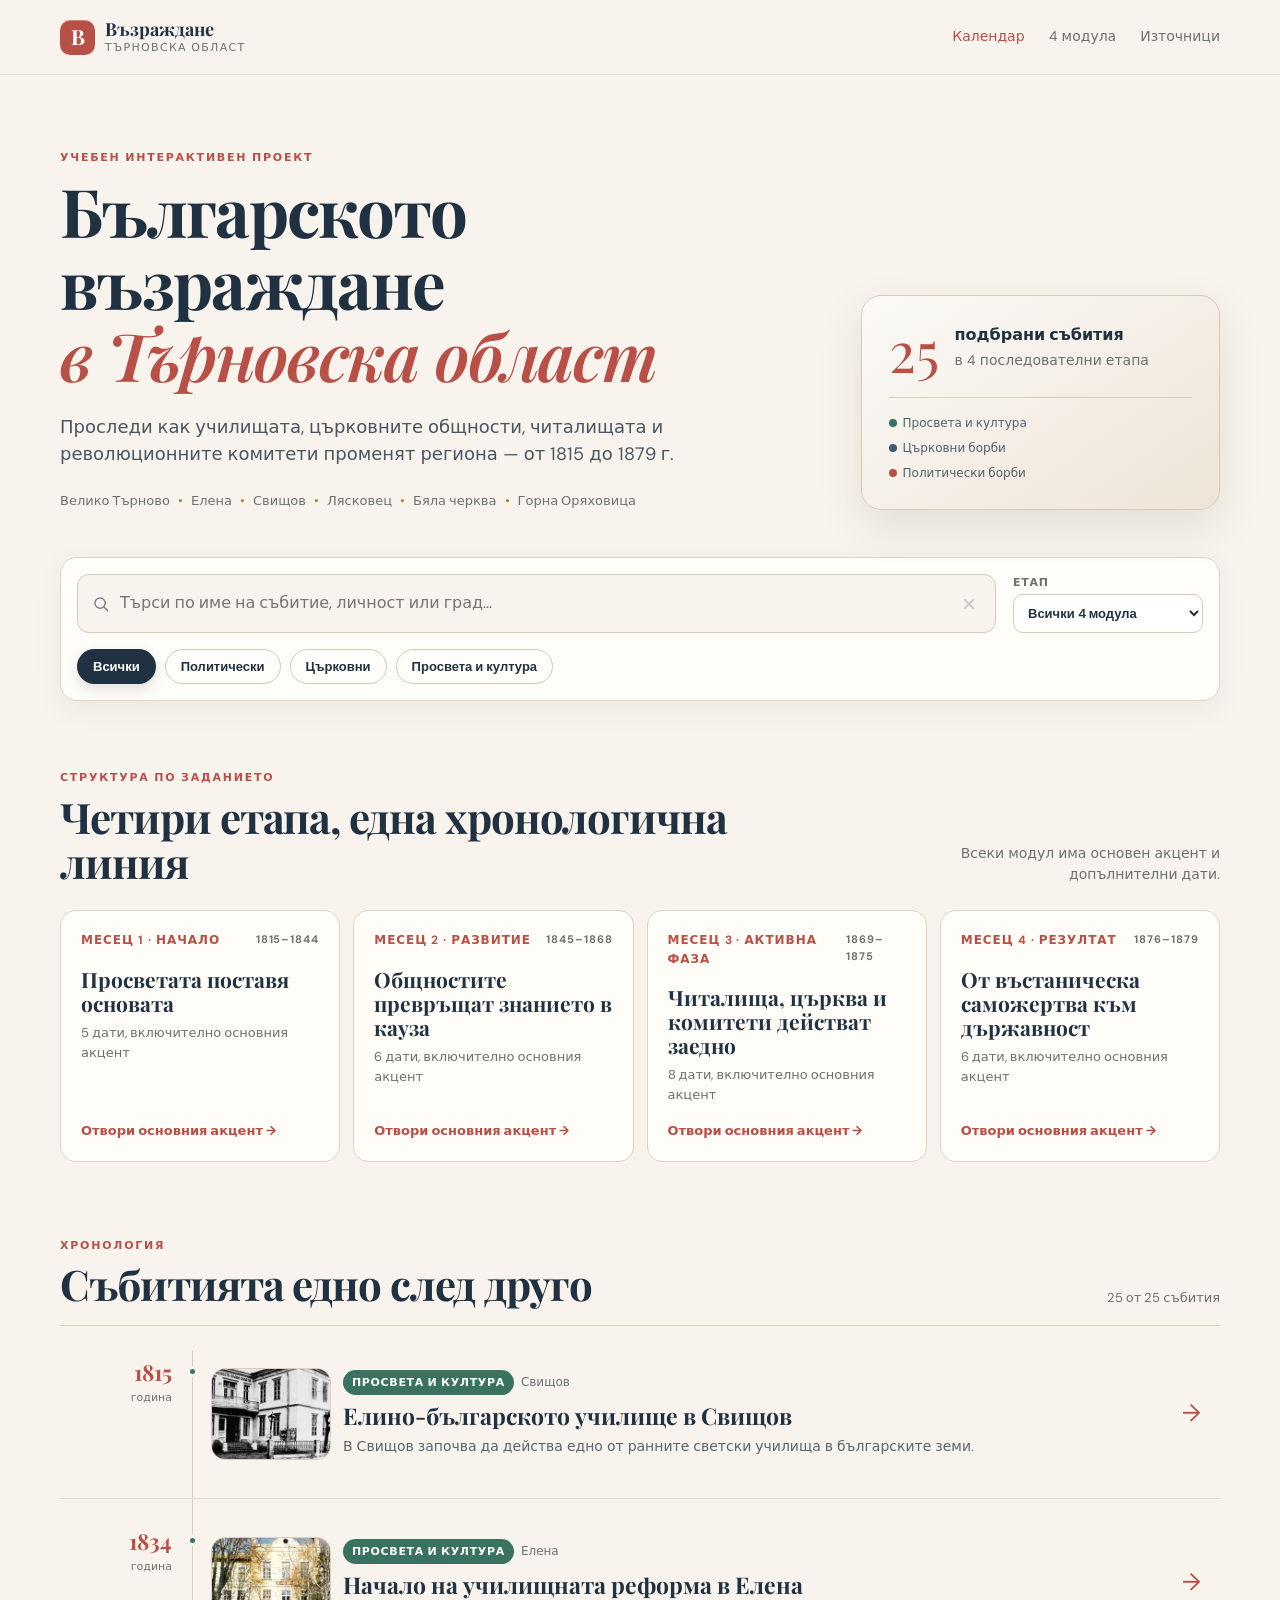
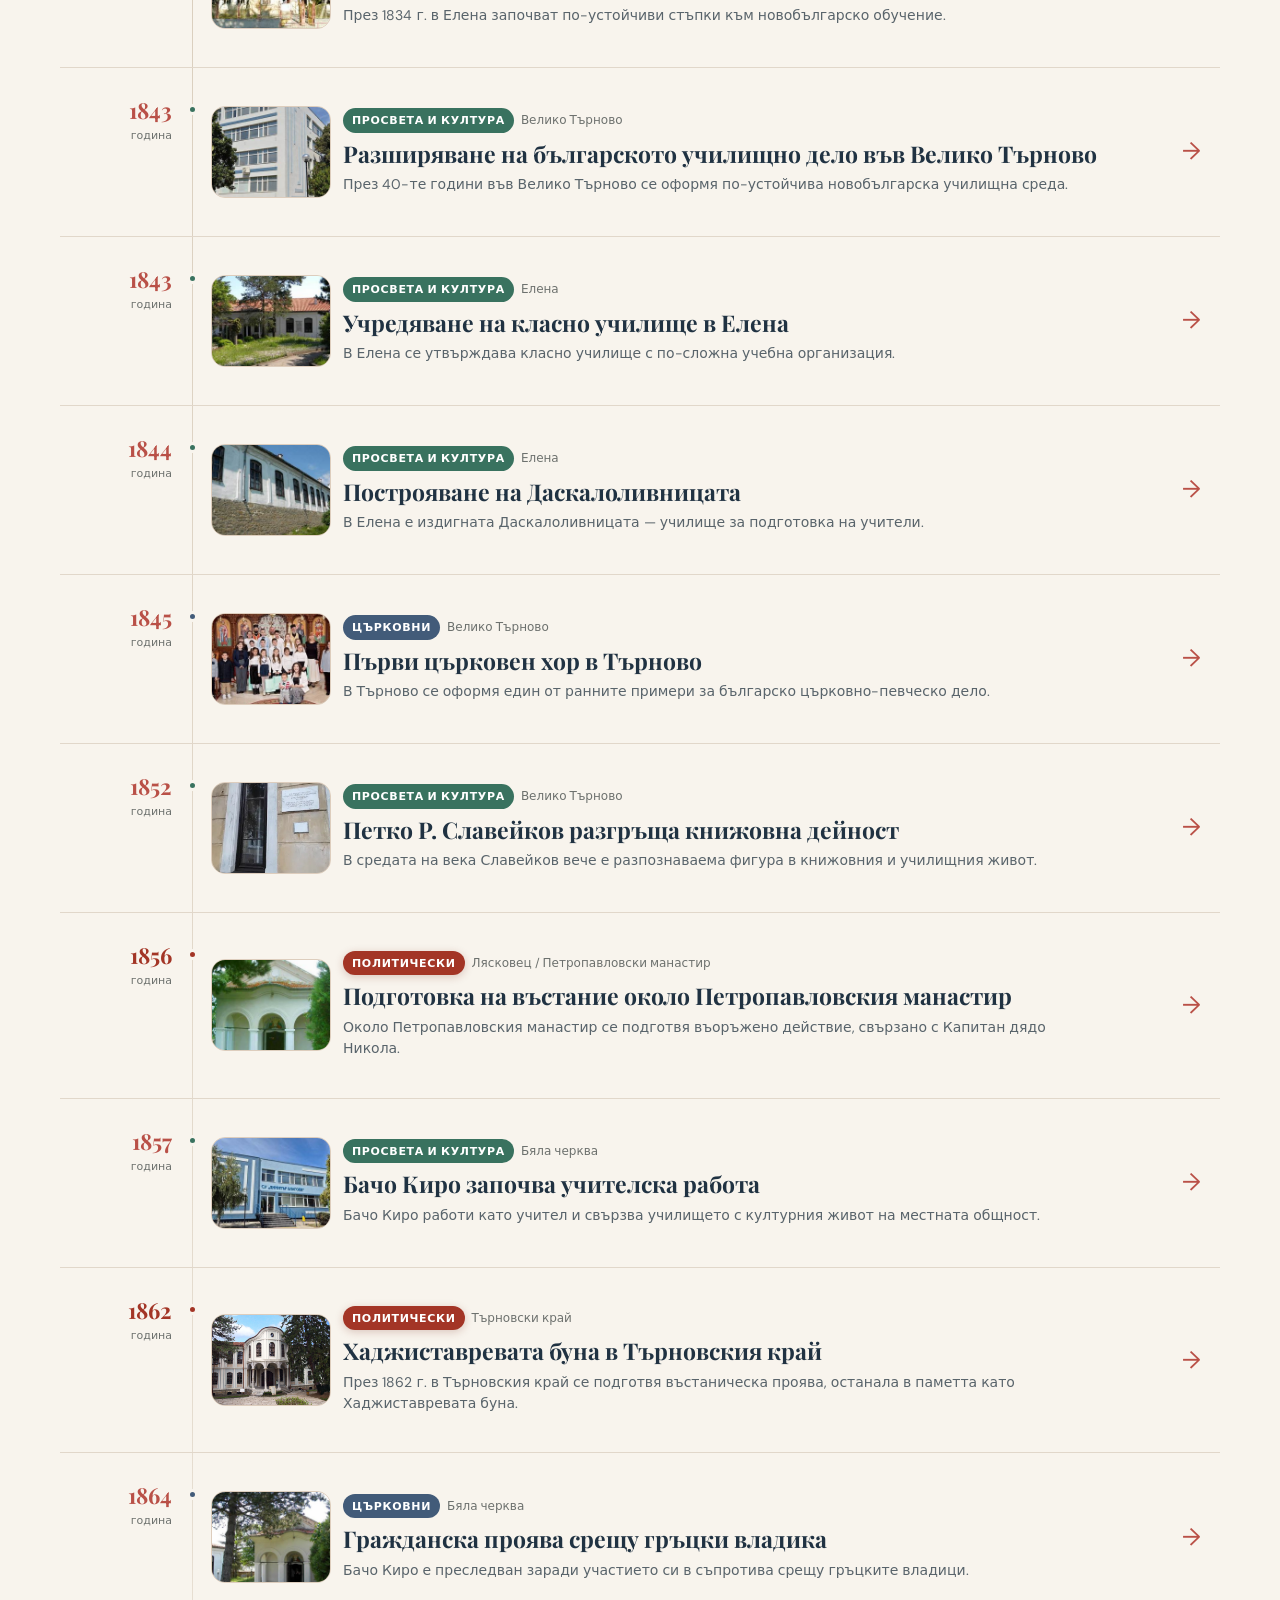
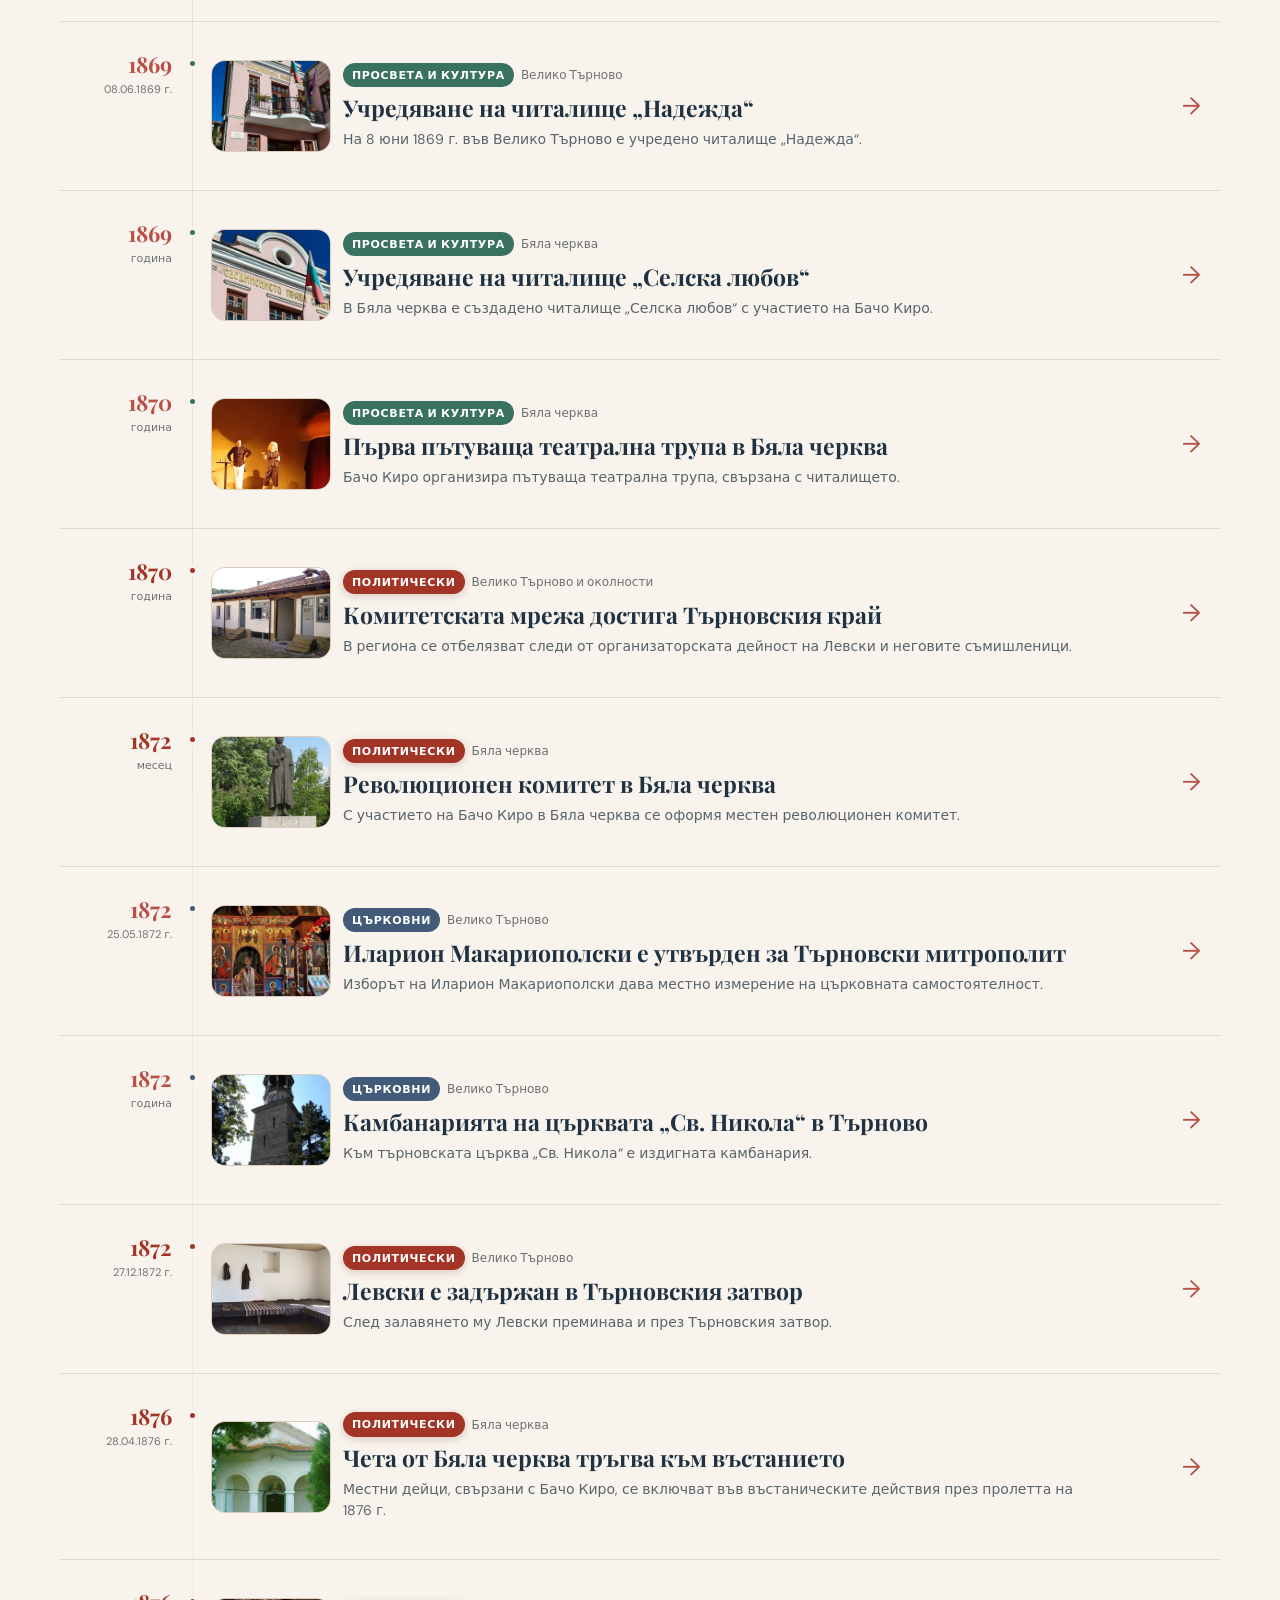
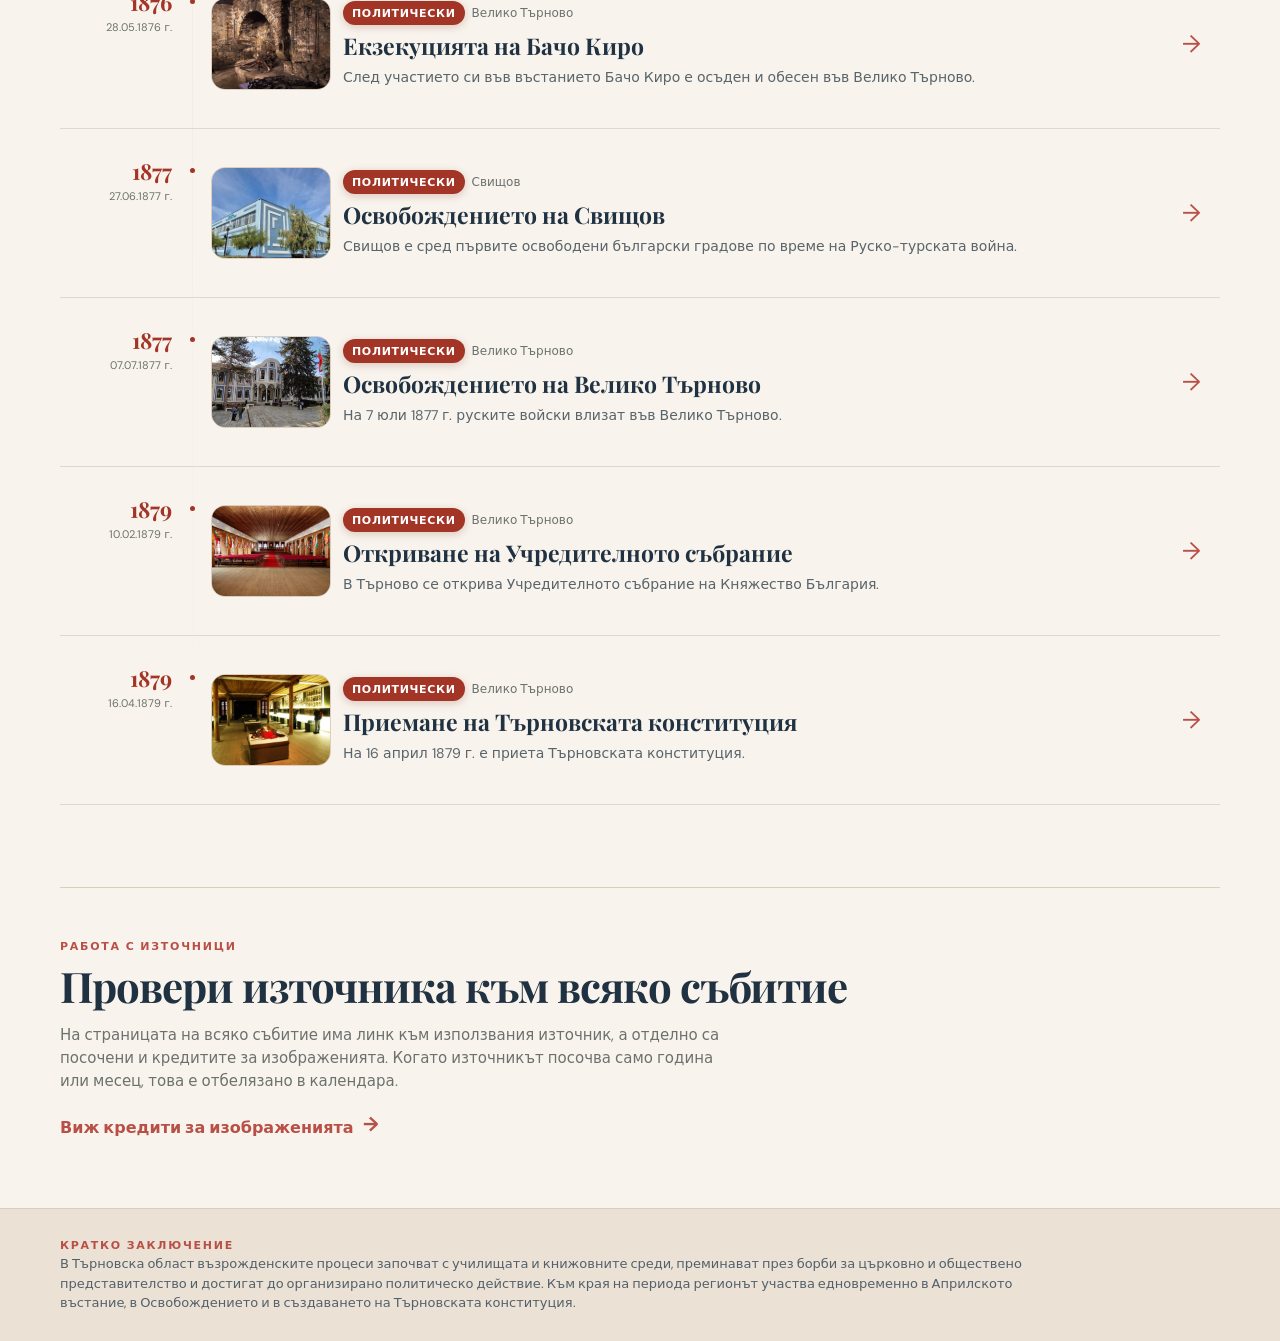
==== commit be79e225: "full site rework" ====
--- a/source/index.html
+++ b/source/index.html
@@ -1,21 +1,82 @@
-<!DOCTYPE html>
+<!doctype html>
 <html lang="bg">
 <head>
-<meta charset="UTF-8">
-<title>Исторически календар</title>
+  <meta charset="utf-8">
+  <meta name="viewport" content="width=device-width, initial-scale=1">
+  <meta name="description" content="Интерактивен учебен календар за Българското възраждане в Търновска област.">
+  <title>Календар на Българското възраждане в Търновска област</title>
+  <link rel="stylesheet" href="style.css">
+</head>
+<body>
+  <a class="skip-link" href="#timeline">Към хронологията</a>
+  <header class="site-header">
+    <div class="header-wrap">
+      <a class="brand" href="index.html" aria-label="Начална страница">
+        <span class="brand-mark" aria-hidden="true">В</span>
+        <span><strong>Възраждане</strong><small>Търновска област</small></span>
+      </a>
+      <nav class="topnav" aria-label="Главна навигация">
+        <a class="is-active" href="index.html">Календар</a>
+        <a href="#modules">4 модула</a>
+        <a href="#resources">Източници</a>
+      </nav>
+    </div>
+  </header>
 
-<link rel="stylesheet" href="style.css">
-</head>
+  <main>
+    <section class="hero shell">
+      <div class="hero-copy">
+        <p class="eyebrow">Учебен интерактивен проект</p>
+        <h1>Българското възраждане<br><em>в Търновска област</em></h1>
+        <p class="lead">Проследи как училищата, църковните общности, читалищата и революционните комитети променят региона — от 1815 до 1879 г.</p>
+        <div class="hero-meta">
+          <span>Велико Търново</span><i>•</i><span>Елена</span><i>•</i><span>Свищов</span><i>•</i><span>Лясковец</span><i>•</i><span>Бяла черква</span><i>•</i><span>Горна Оряховица</span>
+        </div>
+      </div>
+      <aside class="hero-panel" aria-label="Обхват на проекта">
+        <div class="panel-number" id="eventCount">0</div>
+        <div><strong>подбрани събития</strong><p>в 4 последователни етапа</p></div>
+        <div class="legend-row">
+          <span><b class="dot education"></b>Просвета и култура</span>
+          <span><b class="dot church"></b>Църковни борби</span>
+          <span><b class="dot political"></b>Политически борби</span>
+        </div>
+      </aside>
+    </section>
 
-<body>
+    <section class="toolbar-shell shell" aria-label="Търсене и филтри">
+      <div class="search-box">
+        <svg aria-hidden="true" viewBox="0 0 24 24"><path d="m21 21-4.35-4.35m1.35-5.15a6.5 6.5 0 1 1-13 0 6.5 6.5 0 0 1 13 0Z" fill="none" stroke="currentColor" stroke-width="1.8" stroke-linecap="round"/></svg>
+        <input id="searchInput" type="search" placeholder="Търси по име на събитие, личност или град…" autocomplete="off">
+        <button id="clearSearch" type="button" aria-label="Изчисти търсенето">×</button>
+      </div>
+      <div class="category-buttons" role="group" aria-label="Покажи събития по направление">
+        <button class="category-button is-active" type="button" data-category="all" aria-pressed="true">Всички</button>
+        <button class="category-button" type="button" data-category="political" aria-pressed="false">Политически</button>
+        <button class="category-button" type="button" data-category="church" aria-pressed="false">Църковни</button>
+        <button class="category-button" type="button" data-category="education-culture" aria-pressed="false">Просвета и култура</button>
+      </div>
+      <label class="stage-control">Етап<select id="stageFilter"><option value="all">Всички 4 модула</option></select></label>
+    </section>
 
-<header class="hero">
-  <h1>Българско възраждане</h1>
-  <p>Кликни събитие за подробности</p>
-</header>
+    <section id="modules" class="modules shell" aria-labelledby="modules-title">
+      <div class="section-heading"><div><p class="eyebrow">Структура по заданието</p><h2 id="modules-title">Четири етапа, една хронологична линия</h2></div><p>Всеки модул има основен акцент и допълнителни дати.</p></div>
+      <div id="stageCards" class="stage-grid"></div>
+    </section>
 
-<main class="timeline" id="timeline"></main>
+    <section id="timeline" class="timeline-section shell" aria-labelledby="timeline-title">
+      <div class="section-heading timeline-heading"><div><p class="eyebrow">Хронология</p><h2 id="timeline-title">Събитията едно след друго</h2></div><p id="resultSummary" class="result-summary" aria-live="polite"></p></div>
+      <div id="eventsStack" class="events-stack"></div>
+    </section>
 
-<script src="script.js"></script>
+    <section id="resources" class="resources shell" aria-labelledby="resources-title">
+      <p class="eyebrow">Работа с източници</p><h2 id="resources-title">Провери източника към всяко събитие</h2>
+      <p>На страницата на всяко събитие има линк към използвания източник, а отделно са посочени и кредитите за изображенията. Когато източникът посочва само година или месец, това е отбелязано в календара.</p>
+      <a class="text-link" href="credits.html" target="_blank" rel="noopener">Виж кредити за изображенията <span>→</span></a>
+    </section>
+  </main>
+
+  <footer class="site-footer"><div class="shell footer-grid footer-grid-single"><div><p class="eyebrow">Кратко заключение</p><p id="conclusionText"></p></div></div></footer>
+  <script src="data/content.js"></script><script src="app.js"></script>
 </body>
-</html>+</html>
--- a/source/style.css
+++ b/source/style.css
@@ -1,101 +1,129 @@
-body {
-  margin: 30px;
-  font-family: Arial, sans-serif;
-  background: #f5efe6;
-  color: #2b2b2b;
+@import url('https://fonts.googleapis.com/css2?family=DM+Sans:wght@400;500;600;700&family=Playfair+Display:ital,wght@0,600;0,700;1,600;1,700&display=swap');
+:root{--paper:#f8f4ed;--paper-deep:#eee5d7;--ink:#203242;--muted:#6d716e;--line:#d9cdbc;--coral:#b95047;--coral-dark:#943c36;--blue:#425b79;--green:#39725f;--gold:#ae7e31;--shadow:0 17px 45px rgba(51,43,31,.11);--radius:20px;--shell:min(1160px,calc(100% - 40px))}
+*{box-sizing:border-box}html{scroll-behavior:smooth}body{margin:0;background:var(--paper);color:var(--ink);font-family:"DM Sans",system-ui,sans-serif;line-height:1.52}.shell{width:var(--shell);margin:0 auto}.skip-link{position:absolute;left:12px;top:-44px;padding:10px 14px;background:var(--ink);color:#fff;z-index:99}.skip-link:focus{top:12px}.site-header{border-bottom:1px solid rgba(93,72,47,.14);background:rgba(248,244,237,.92);backdrop-filter:blur(12px);position:sticky;top:0;z-index:20}.header-wrap{width:var(--shell);height:74px;margin:auto;display:flex;align-items:center;justify-content:space-between;gap:24px}.brand{display:flex;align-items:center;gap:10px;color:inherit;text-decoration:none}.brand-mark{display:grid;place-items:center;width:35px;height:35px;border-radius:10px;background:var(--coral);color:#fff;font-family:"Playfair Display",serif;font-weight:700;font-size:21px;box-shadow:inset 0 1px 0 rgba(255,255,255,.3)}.brand strong,.brand small{display:block;line-height:1.05}.brand strong{font-family:"Playfair Display",serif;font-size:18px}.brand small{color:var(--muted);font-size:11px;letter-spacing:.12em;text-transform:uppercase;margin-top:3px}.topnav{display:flex;gap:24px;align-items:center}.topnav a,.back-top{color:var(--muted);font-size:14px;text-decoration:none}.topnav a:hover,.topnav .is-active,.back-top:hover{color:var(--coral)}.hero{display:grid;grid-template-columns:1.35fr .65fr;gap:54px;padding:74px 0 47px;align-items:end}.eyebrow{color:var(--coral);text-transform:uppercase;font-size:11px;letter-spacing:.16em;font-weight:700;margin:0 0 9px}.hero h1,.section-heading h2,.quality-copy h2,.resources h2,.detail-title{font-family:"Playfair Display",Georgia,serif;line-height:1.08;letter-spacing:-.025em;margin:0}.hero h1{font-size:clamp(39px,5.4vw,67px);max-width:720px}.hero h1 em{color:var(--coral);font-weight:600}.lead{max-width:690px;font-size:18px;color:#495561;margin:22px 0}.hero-meta{display:flex;flex-wrap:wrap;gap:8px;align-items:center;color:var(--muted);font-size:13px}.hero-meta i{font-style:normal;color:var(--gold)}.hero-panel{border:1px solid #d8cabb;border-radius:var(--radius);background:linear-gradient(145deg,#fbfaf7,#eee4d7);padding:27px;box-shadow:var(--shadow);min-height:212px;display:grid;grid-template-columns:auto 1fr;gap:10px 16px;align-content:start}.panel-number{font-family:"Playfair Display",serif;color:var(--coral);font-size:56px;line-height:.95}.hero-panel strong{font-size:16px}.hero-panel p{margin:2px 0 0;color:var(--muted);font-size:14px}.legend-row{grid-column:1/-1;display:grid;gap:7px;padding-top:16px;margin-top:10px;border-top:1px solid var(--line);font-size:12px;color:#53606b}.dot{display:inline-block;width:8px;height:8px;border-radius:50%;margin-right:6px}.dot.education{background:var(--green)}.dot.church{background:var(--blue)}.dot.political{background:var(--coral)}
+.toolbar-shell{margin:0 auto 68px;padding:16px;border:1px solid #dfd4c6;background:#fffdf9;border-radius:17px;box-shadow:0 8px 30px rgba(54,39,21,.06);display:grid;grid-template-columns:1fr auto;gap:17px}.search-box{display:flex;align-items:center;gap:10px;border:1px solid #d6c8b7;border-radius:12px;padding:0 13px;background:var(--paper)}.search-box svg{width:19px;color:#77818a;flex:none}.search-box input{width:100%;font:inherit;border:0;background:transparent;color:var(--ink);padding:13px 0;outline:0}.search-box button{border:0;background:transparent;color:var(--muted);font-size:24px;line-height:1;cursor:pointer;opacity:.35}.search-box button:hover{opacity:1}.filters{display:flex;gap:10px}.filters label{display:grid;gap:3px;font-size:11px;color:var(--muted);font-weight:700;text-transform:uppercase;letter-spacing:.07em}.filters select{font:600 13px "DM Sans",sans-serif;color:var(--ink);border:1px solid #d6c8b7;background:#fff;border-radius:10px;padding:9px 27px 9px 10px;outline-color:var(--coral);max-width:190px}.section-heading{display:flex;align-items:end;justify-content:space-between;gap:24px;margin-bottom:25px}.section-heading h2,.quality-copy h2,.resources h2{font-size:clamp(28px,3.5vw,42px)}.section-heading>p{max-width:340px;color:var(--muted);font-size:14px;margin:0;text-align:right}.modules{margin-bottom:75px}.stage-grid{display:grid;grid-template-columns:repeat(4,1fr);gap:13px}.stage-card{border:1px solid #dfd2c3;background:#fffdf8;border-radius:15px;padding:20px;min-height:206px;display:flex;flex-direction:column;transition:transform .2s,box-shadow .2s,border-color .2s}.stage-card:hover{transform:translateY(-3px);box-shadow:var(--shadow);border-color:#cbb6a0}.stage-card .stage-top{display:flex;justify-content:space-between;color:var(--coral);font-size:12px;font-weight:700;text-transform:uppercase;letter-spacing:.08em}.stage-card .period{color:var(--muted);font-size:11px}.stage-card h3{font-family:"Playfair Display",serif;font-size:21px;line-height:1.15;margin:17px 0 8px}.stage-card p{color:var(--muted);font-size:13px;margin:0}.stage-card a{color:var(--coral);margin-top:auto;padding-top:16px;font-weight:700;font-size:13px;text-decoration:none}.stage-card a:hover{text-decoration:underline}.timeline-section{padding-bottom:82px}.timeline-heading{border-bottom:1px solid var(--line);padding-bottom:17px;margin-bottom:4px}.result-summary{font-size:13px!important}.events-stack{position:relative}.events-stack:before{content:"";position:absolute;top:20px;bottom:20px;left:132px;width:1px;background:linear-gradient(var(--line),transparent)}.event-row{position:relative;display:grid;grid-template-columns:112px 1fr;gap:20px;padding:20px 0;border-bottom:1px solid #e1d7ca}.event-date{display:flex;flex-direction:column;align-items:flex-end;padding-top:11px}.event-date b{font-family:"Playfair Display",serif;font-size:22px;line-height:1;color:var(--coral)}.event-date span{font-size:11px;color:var(--muted);margin-top:6px;text-align:right}.event-dot{position:absolute;left:127px;top:36px;width:11px;height:11px;border:3px solid var(--paper);border-radius:50%;background:var(--coral);z-index:1}.event-row[data-type="education"] .event-dot,.tag.education{background:var(--green)}.event-row[data-type="culture"] .event-dot,.tag.culture{background:var(--green)}.event-row[data-type="church"] .event-dot,.tag.church{background:var(--blue)}.event-card{display:grid;grid-template-columns:1fr auto;gap:12px;padding:17px 18px;border-radius:14px;border:1px solid transparent;text-decoration:none;color:inherit;transition:.2s}.event-card:hover{background:#fffdf8;border-color:#ddc9b2;box-shadow:0 9px 25px rgba(52,39,25,.08);transform:translateX(3px)}.event-card h3{font-family:"Playfair Display",serif;font-size:23px;line-height:1.16;margin:7px 0}.event-card p{margin:0;color:#59646b;font-size:14px;max-width:760px}.event-meta{display:flex;flex-wrap:wrap;gap:7px;align-items:center;font-size:12px;color:var(--muted)}.tag{font-size:10px;color:white;padding:3px 7px;border-radius:99px;font-weight:700;letter-spacing:.05em;text-transform:uppercase}.event-arrow{align-self:center;font-size:24px;color:var(--coral)}.empty-state{padding:40px;background:#fffdf8;text-align:center;border-radius:17px;border:1px dashed #cbbba9;display:grid;gap:7px}.empty-state span{color:var(--muted);font-size:14px}.quality-section{border-radius:24px;background:var(--ink);color:#fbf8f1;padding:50px;display:grid;grid-template-columns:1.25fr .75fr;gap:45px;margin-bottom:78px}.quality-section .eyebrow{color:#ed9b83}.quality-copy h2{max-width:600px}.quality-copy p:not(.eyebrow){color:#dae0df;max-width:650px}.check-grid{display:grid;grid-template-columns:repeat(2,1fr);gap:12px}.check-grid div{border:1px solid rgba(255,255,255,.16);border-radius:14px;padding:18px;background:rgba(255,255,255,.04)}.check-grid b{display:block;font-family:"Playfair Display",serif;color:#f2b692;font-size:36px;line-height:1}.check-grid span{display:block;font-size:12px;margin-top:8px;color:#d8e1df}.resources{border-top:1px solid var(--line);padding:50px 0 68px}.resources p:not(.eyebrow){max-width:660px;color:var(--muted);font-size:15px}.text-link{display:inline-flex;gap:9px;color:var(--coral);font-weight:700;text-decoration:none;margin-top:8px}.text-link:hover{text-decoration:underline}.text-link span{font-size:20px;line-height:.8}.site-footer{background:#ebe2d5;border-top:1px solid #d9cdbc}.footer-grid{display:grid;grid-template-columns:1fr auto;gap:30px;padding:32px 0;color:#53606b;font-size:13px}.footer-grid p{max-width:780px;margin:0}.footer-grid strong{display:block;color:var(--ink);font-size:12px}.footer-grid span{display:block;margin-top:4px}
+/* Event page */.detail-layout{display:grid;grid-template-columns:minmax(0,1fr) 330px;gap:42px;padding:44px 0 76px}.detail-content{min-width:0}.crumb{display:flex;gap:8px;font-size:13px;color:var(--muted);margin-bottom:21px}.crumb a{color:var(--coral);text-decoration:none}.detail-kicker{display:flex;flex-wrap:wrap;gap:8px;align-items:center;color:var(--muted);font-size:13px;margin-bottom:12px}.detail-title{font-size:clamp(37px,5vw,58px);max-width:800px}.detail-intro{font-size:18px;line-height:1.64;color:#4b5964;max-width:780px;margin:23px 0 29px}.detail-hero-image{width:100%;height:265px;object-fit:cover;object-position:center 27%;border-radius:20px;border:1px solid #dccdbc;background:#e8ddcf;margin:6px 0 30px}.detail-info-grid{display:grid;grid-template-columns:repeat(2,1fr);gap:13px;margin:0 0 31px}.info-card{border:1px solid #dfd3c6;background:#fffdf9;border-radius:15px;padding:19px}.info-card h3{font-family:"Playfair Display",serif;margin:0 0 7px;font-size:19px}.info-card p{margin:0;color:#55626b;font-size:14px}.detail-section{border-top:1px solid var(--line);padding:29px 0}.detail-section h2{font-family:"Playfair Display",serif;font-size:28px;margin:0 0 11px}.detail-section p{color:#4f5c64;max-width:800px}.person-list{display:flex;flex-wrap:wrap;gap:12px;margin-top:16px}.person-chip{display:flex;gap:10px;align-items:center;background:#fffdf9;border:1px solid #dfd3c6;border-radius:14px;padding:9px 12px;min-width:210px;flex:1}.person-chip img,.portrait-placeholder{width:43px;height:43px;flex:none;object-fit:cover;border-radius:50%;background:#d9c6ac;color:#80564a;display:grid;place-items:center;font-family:"Playfair Display",serif;font-size:18px}.person-chip b{display:block;font-size:13px}.person-chip span{font-size:11px;color:var(--muted);display:block;line-height:1.28;margin-top:2px}.source-box{border:1px solid #d7c6af;background:#f1e7d9;padding:19px 20px;border-radius:14px}.source-box h3{font-family:"Playfair Display",serif;margin:0 0 8px;font-size:20px}.source-box p{font-size:13px;margin:0 0 12px}.source-box a{color:var(--coral);font-weight:700;word-break:break-word}.detail-sidebar{align-self:start;position:sticky;top:95px;display:grid;gap:18px}.sidebar-card{border:1px solid #ddcdbd;background:#fffdf9;border-radius:18px;padding:22px;box-shadow:0 8px 28px rgba(42,31,19,.07)}.sidebar-card h2{font-family:"Playfair Display",serif;margin:0 0 5px;font-size:25px}.sidebar-card>p{color:var(--muted);font-size:13px;margin:0 0 17px}.calendar-head{display:flex;align-items:center;justify-content:space-between;margin-bottom:12px}.calendar-head strong{font-size:13px}.calendar-head span{color:var(--coral);font-weight:700;font-size:12px}.weekdays,.days-grid{display:grid;grid-template-columns:repeat(7,1fr);gap:3px;text-align:center}.weekdays{font-size:9px;color:var(--muted);margin-bottom:5px}.calendar-day{height:29px;display:grid;place-items:center;border-radius:8px;font-size:11px;color:#65706f}.calendar-day.empty{visibility:hidden}.calendar-day.active{background:var(--coral);color:#fff;font-weight:700;box-shadow:0 5px 10px rgba(185,80,71,.25)}.calendar-note{font-size:11px;color:var(--muted);margin:14px 0 0}.related-list{display:grid;gap:9px}.related-link{display:block;border-top:1px solid #e5dbcf;padding-top:9px;text-decoration:none;color:inherit}.related-link span{font-size:11px;color:var(--coral);font-weight:700}.related-link b{font-family:"Playfair Display",serif;display:block;font-size:15px;line-height:1.2;margin-top:3px}.quote-box{border-left:3px solid var(--coral);padding:4px 0 4px 17px;margin-top:13px}.quote-box blockquote{font-family:"Playfair Display",serif;font-style:italic;font-size:23px;line-height:1.3;margin:0;color:#2a3b46}.quote-box p{font-size:13px!important;margin:9px 0 0!important}.not-found{padding:72px 0}.not-found h1{font-family:"Playfair Display",serif;font-size:44px}.not-found p{color:var(--muted)}
+@media (max-width:880px){.hero{grid-template-columns:1fr;gap:26px;padding-top:52px}.hero-panel{max-width:540px}.toolbar-shell{grid-template-columns:1fr}.filters{justify-content:stretch}.filters label{flex:1}.filters select{width:100%;max-width:none}.stage-grid{grid-template-columns:repeat(2,1fr)}.quality-section{grid-template-columns:1fr}.detail-layout{grid-template-columns:1fr}.detail-sidebar{position:static;display:grid;grid-template-columns:1fr 1fr}.detail-sidebar .sidebar-card:last-child{grid-column:1/-1}}
+@media (max-width:600px){:root{--shell:min(100% - 28px,1160px)}.header-wrap{height:65px}.topnav{gap:13px}.topnav a:not(.is-active){display:none}.hero{padding:38px 0}.hero h1{font-size:38px}.lead{font-size:16px}.toolbar-shell{margin-bottom:48px;padding:11px}.filters{display:grid;grid-template-columns:1fr 1fr}.stage-grid{grid-template-columns:1fr}.stage-card{min-height:178px}.section-heading{display:block}.section-heading>p{text-align:left;margin-top:10px}.events-stack:before{left:68px}.event-row{grid-template-columns:52px 1fr;gap:15px}.event-date b{font-size:18px}.event-date span{font-size:9px}.event-dot{left:63px;top:34px}.event-card{padding:13px 4px 13px 9px}.event-card h3{font-size:20px}.event-card p{font-size:13px}.event-arrow{display:none}.quality-section{padding:33px 25px;margin-bottom:50px}.footer-grid{grid-template-columns:1fr}.detail-layout{padding-top:28px}.detail-info-grid{grid-template-columns:1fr}.detail-sidebar{grid-template-columns:1fr}.detail-sidebar .sidebar-card:last-child{grid-column:auto}.detail-hero-image{height:210px}.detail-title{font-size:38px}.hero-meta{font-size:11px}}
+
+
+/* Филтри по направление: четири ясни бутона под търсачката. */
+.toolbar-shell{grid-template-columns:minmax(0,1fr) auto;grid-template-areas:"search stage" "categories categories";gap:14px 17px}
+.search-box{grid-area:search}
+.category-buttons{grid-area:categories;display:flex;flex-wrap:wrap;gap:9px;padding-top:2px}
+.category-button{appearance:none;border:1px solid #d6c8b7;background:#fffdf9;color:var(--ink);border-radius:999px;padding:10px 15px;font:700 13px "DM Sans",sans-serif;line-height:1;cursor:pointer;transition:transform .18s,background .18s,border-color .18s,color .18s,box-shadow .18s}
+.category-button:hover{border-color:#bd9f83;transform:translateY(-1px)}
+.category-button:focus-visible{outline:3px solid rgba(200,103,75,.34);outline-offset:2px}
+.category-button.is-active{color:#fff;border-color:transparent;box-shadow:0 5px 13px rgba(43,54,62,.15)}
+.category-button.is-active[data-category="all"]{background:var(--ink)}
+.category-button.is-active[data-category="political"]{background:var(--coral)}
+.category-button.is-active[data-category="church"]{background:var(--blue)}
+.category-button.is-active[data-category="education-culture"]{background:var(--green)}
+.stage-control{grid-area:stage;display:grid;align-content:start;gap:3px;font-size:11px;color:var(--muted);font-weight:700;text-transform:uppercase;letter-spacing:.07em}
+.stage-control select{font:600 13px "DM Sans",sans-serif;color:var(--ink);border:1px solid #d6c8b7;background:#fff;border-radius:10px;padding:9px 27px 9px 10px;outline-color:var(--coral);max-width:190px}
+.quote-source{font-size:12px!important;margin-top:12px!important}.quote-source a{color:var(--coral);font-weight:700}
+@media (max-width:880px){.toolbar-shell{grid-template-columns:1fr;grid-template-areas:"search" "categories" "stage"}.stage-control{justify-self:stretch}.stage-control select{width:100%;max-width:none}}
+@media (max-width:600px){.toolbar-shell{grid-template-areas:"search" "categories" "stage"}.category-buttons{display:grid;grid-template-columns:repeat(2,minmax(0,1fr));gap:8px}.category-button{width:100%;padding:11px 9px;font-size:12px}.stage-control{width:100%}}
+
+
+/* Updated layout for Tărnovska oblast revision */
+.footer-grid-single{grid-template-columns:1fr}.footer-grid-single p{max-width:980px}.quality-section{display:none!important}.empty-state{display:none!important}
+.event-card.with-image{grid-template-columns:120px minmax(0,1fr) auto;align-items:center}.event-thumb-wrap{width:120px;height:92px;overflow:hidden;border-radius:14px;border:1px solid #ddcdbd;background:#efe4d6;box-shadow:inset 0 0 0 1px rgba(255,255,255,.4)}
+.event-thumb{width:100%;height:100%;object-fit:cover;display:block}.event-card.with-image h3{margin-top:8px}.tag{font-size:11px;padding:4px 9px;font-weight:800;letter-spacing:.06em}.tag.political{background:#a33526;color:#fff;box-shadow:0 2px 8px rgba(115,30,20,.22)}.event-row[data-type="political"] .event-dot{background:#a33526}.event-row[data-type="political"] .event-date b{color:#a33526}
+.site-footer{background:#ebe2d5;border-top:1px solid #d9cdbc}.footer-grid{padding:28px 0}.person-chip img,.portrait-placeholder{background:#e0d2bb}.hero-panel .legend-row span{font-size:12px}.result-summary{font-size:14px;color:var(--muted)}
+@media (max-width:700px){.event-card.with-image{grid-template-columns:1fr}.event-thumb-wrap{width:100%;height:170px;margin-bottom:10px}.event-card.with-image .event-arrow{display:none}}
+
+
+/* Event galleries: the event visual is now independent from portraits in the people section. */
+.event-visuals{margin:8px 0 30px}.event-visuals-heading{display:flex;align-items:baseline;justify-content:space-between;gap:16px;margin:0 0 9px}.event-visuals-heading .eyebrow{margin:0}.event-visuals-heading span{font-size:12px;color:var(--muted)}
+.event-gallery{display:grid;grid-template-columns:minmax(0,1.55fr) minmax(180px,.85fr);grid-template-rows:repeat(2,minmax(128px,160px));gap:10px;min-height:300px}.event-gallery--1{grid-template-columns:1fr;grid-template-rows:minmax(280px,345px);min-height:280px}.event-gallery--2{grid-template-columns:minmax(0,1.1fr) minmax(0,.9fr);grid-template-rows:minmax(280px,345px);min-height:280px}.event-gallery--2 .gallery-item--1,.event-gallery--2 .gallery-item--2{grid-row:1}.event-gallery--3 .gallery-item--1{grid-row:1 / span 2}.gallery-item{position:relative;overflow:hidden;border-radius:18px;border:1px solid #ddcdbc;background:#ece1d1;margin:0;min-height:0}.gallery-item img{width:100%;height:100%;display:block;object-fit:cover;object-position:var(--object-position);transition:transform .35s ease}.gallery-item:hover img{transform:scale(1.025)}.gallery-item.is-contain img{object-fit:contain;background:linear-gradient(135deg,#efe4d6,#e1d2bd)}.gallery-item figcaption{position:absolute;left:9px;right:9px;bottom:8px;margin:0;padding:5px 8px;color:#fff;background:rgba(28,42,53,.76);border-radius:8px;font-size:11px;line-height:1.25;backdrop-filter:blur(3px)}.gallery-note{margin:8px 0 0!important;color:var(--muted)!important;font-size:12px!important}.detail-hero-image{display:none!important}
+@media (max-width:700px){.event-gallery,.event-gallery--2{grid-template-columns:1fr;grid-template-rows:repeat(2,190px);min-height:0}.event-gallery--3{grid-template-columns:1fr;grid-template-rows:repeat(3,190px);min-height:0}.event-gallery--3 .gallery-item--1{grid-row:auto}.event-gallery--1{grid-template-columns:1fr;grid-template-rows:250px}.event-visuals-heading{display:block}.event-visuals-heading span{display:block;margin-top:3px}}
+
+/* Показване на цялата снимка на страницата на събитието, без изрязване. */
+.event-gallery--1{
+  display:block;
+  min-height:0;
+}
+.event-gallery--1 .gallery-item{
+  display:flex;
+  flex-direction:column;
+  align-items:center;
+  justify-content:center;
+  min-height:0;
+  max-height:none;
+  padding:12px 12px 9px;
+  background:linear-gradient(135deg,#f0e8dc,#e6dac9);
+}
+.event-gallery--1 .gallery-item img{
+  width:auto;
+  height:auto;
+  max-width:100%;
+  max-height:540px;
+  object-fit:contain;
+  object-position:center;
+  image-rendering:auto;
+  transition:none;
+}
+.event-gallery--1 .gallery-item:hover img{transform:none;}
+.event-gallery--1 .gallery-item figcaption{
+  position:static;
+  left:auto;
+  right:auto;
+  bottom:auto;
+  width:100%;
+  margin:8px 0 0;
+  padding:0 3px;
+  background:none;
+  color:#4d5a63;
+  border-radius:0;
+  font-size:12px;
+  line-height:1.35;
+  text-align:left;
+  backdrop-filter:none;
+}
+@media (max-width:700px){
+  .event-gallery--1 .gallery-item{padding:9px 9px 8px;}
+  .event-gallery--1 .gallery-item img{max-height:420px;}
 }
 
-/* HERO / MAIN PAGE */
-.hero {
-  text-align: center;
-  padding: 40px;
+
+/* Музейна рамка за единичната снимка на събитието. */
+.event-gallery--1{
+  padding:14px;
+  border-radius:24px;
+  background:linear-gradient(145deg,#d8c29a 0%,#b38a4b 14%,#efd7ac 32%,#8f6934 52%,#d9bd84 72%,#6f4f24 100%);
+  border:1px solid rgba(110,78,31,.45);
+  box-shadow:
+    0 20px 36px rgba(70,48,24,.12),
+    inset 0 1px 0 rgba(255,248,232,.72),
+    inset 0 -2px 0 rgba(87,60,27,.26);
 }
-
-/* TIMELINE */
-.timeline {
-  position: relative;
-  width: 900px;
-  margin: auto;
+.event-gallery--1 .gallery-item{
+  border-radius:14px;
+  border:0;
+  background:
+    linear-gradient(180deg,#f7f1e6 0%,#eee2cf 100%);
+  padding:16px;
+  box-shadow:
+    inset 0 0 0 1px rgba(255,255,255,.75),
+    inset 0 0 0 8px #f4ead7,
+    inset 0 0 0 9px #cab089,
+    inset 0 0 0 13px #f7efdf,
+    0 8px 18px rgba(69,49,25,.08);
 }
-
-.timeline::before {
-  content: "";
-  position: absolute;
-  left: 50%;
-  width: 4px;
-  height: 100%;
-  background: #c88;
+.event-gallery--1 .gallery-item img{
+  border-radius:2px;
+  box-shadow:0 0 0 1px rgba(74,58,37,.16);
+  background:#fff;
 }
-
-.event {
-  width: 45%;
-  padding: 15px;
-  background: white;
-  margin: 20px 0;
-  cursor: pointer;
-  border-radius: 10px;
+.event-gallery--1 .gallery-item figcaption{
+  margin-top:12px;
+  padding-top:10px;
+  border-top:1px solid rgba(150,121,70,.28);
+  color:#5a5143;
+  font-size:12px;
 }
-
-.event.left { margin-right: auto; }
-.event.right { margin-left: auto; }
-
-/* EVENT PAGE */
-.event-layout {
-  display: flex;
-  gap: 20px;
-  padding: 20px;
+@media (max-width:700px){
+  .event-gallery--1{padding:10px;border-radius:18px;}
+  .event-gallery--1 .gallery-item{padding:12px;}
 }
-
-.event-left,
-.event-right {
-  background: white;
-  padding: 20px;
-  border-radius: 10px;
-}
-
-.event-left {
-  flex: 2;
-}
-
-.event-right {
-  flex: 1;
-  position: sticky;
-  top: 20px;
-}
-
-/* calendar */
-#calendar {
-  display: grid;
-  grid-template-columns: repeat(7, 1fr);
-  gap: 6px;
-  margin-top: 10px;
-}
-
-.calendar-day {
-  padding: 8px;
-  text-align: center;
-  border-radius: 8px;
-  background: #f3f3f3;
-}
-
-.calendar-day.active {
-  background: #c88;
-  color: white;
-}
-
-/* gallery */
-#gallery img {
-  width: 100%;
-  max-width: 300px;
-  margin: 5px;
-  border-radius: 8px;
-}
-
-/* participants */
-#people li {
-  margin: 5px 0;
-}
-
-.layout {
-  display: flex;
-}
